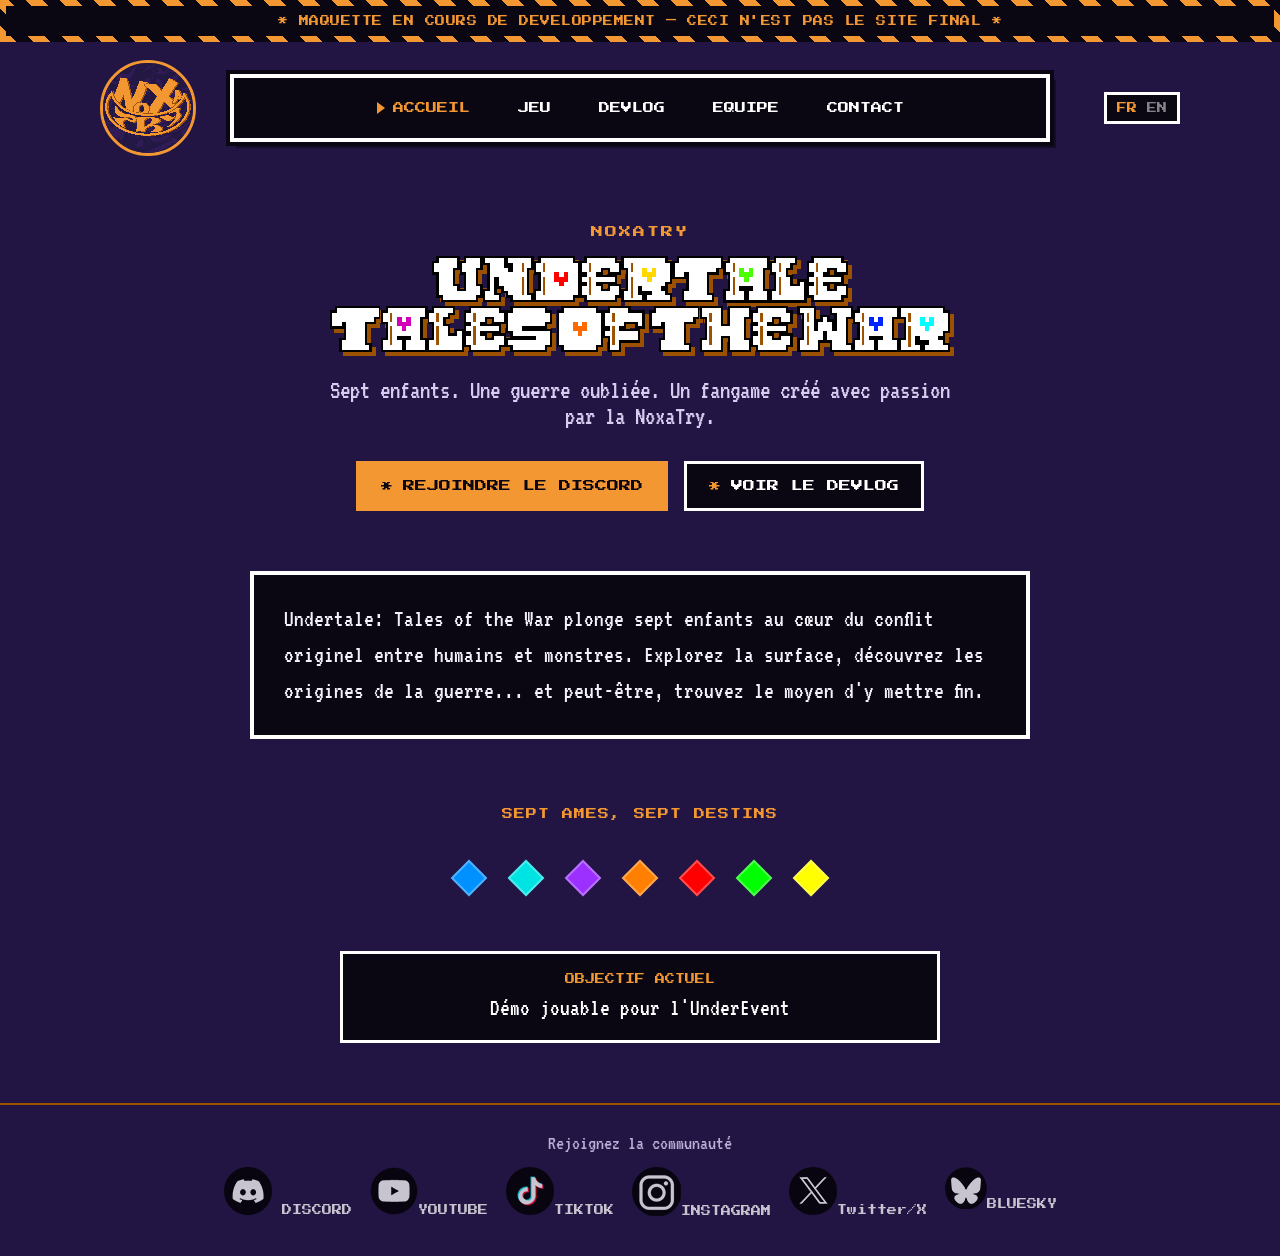
==== index.html @ 53c9cbf2 "FIX ET MODIF" ====
<!DOCTYPE html>
<html lang="fr">
<head>
<meta charset="UTF-8">
<meta name="viewport" content="width=device-width, initial-scale=1">
<title>NoxaTry — Undertale: Tales of the War</title>
<link rel="preconnect" href="https://fonts.googleapis.com">
<link href="https://fonts.googleapis.com/css2?family=Press+Start+2P&family=VT323&display=swap" rel="stylesheet">
<link rel="stylesheet" href="assets/css/style.css">
</head>
<body>

  <div class="wip-banner">
    <div class="wip-banner-inner">
      <span class="i18n-fr">* MAQUETTE EN COURS DE DEVELOPPEMENT — CECI N'EST PAS LE SITE FINAL *</span>
      <span class="i18n-en">* WORK IN PROGRESS MOCKUP — THIS IS NOT THE FINAL SITE *</span>
    </div>
  </div>

  <div class="page-header">
    <div class="header-bar">
      <img class="site-logo" src="assets/images/NoxaTry_logo.png" alt="NoxaTry">
      <nav class="nav-wrap">
        <div class="nav-box">
        <button class="mobile-toggle" id="menuToggle" aria-expanded="false" aria-controls="navItems">
          <span id="menuArrow">▼</span> <span class="i18n-fr">MENU</span><span class="i18n-en">MENU</span>
        </button>
        <div class="nav-items" id="navItems">
          <a class="nav-item active" href="index.html"><span class="cursor"></span><span class="i18n-fr">ACCUEIL</span><span class="i18n-en">HOME</span></a>
          <a class="nav-item" href="jeu.html"><span class="cursor"></span><span class="i18n-fr">JEU</span><span class="i18n-en">GAME</span></a>
          <a class="nav-item" href="devlog.html"><span class="cursor"></span><span class="i18n-fr">DEVLOG</span><span class="i18n-en">DEVLOG</span></a>
          <a class="nav-item" href="equipe.html"><span class="cursor"></span><span class="i18n-fr">EQUIPE</span><span class="i18n-en">TEAM</span></a>
          <a class="nav-item" href="contact.html"><span class="cursor"></span><span class="i18n-fr">CONTACT</span><span class="i18n-en">CONTACT</span></a>
        </div>
      </div>
      </nav>
      <div class="lang-box">
        <span class="lang-opt active" data-lang="fr">FR</span>
        <span class="lang-opt" data-lang="en">EN</span>
      </div>
    </div>
  </div>

  <section class="hero">
    <div class="logo-mark">NOXATRY</div>
    <img class="title-logo" src="assets/images/TOTWicon.png" alt="Undertale: Tales of the War">
    <p class="tagline i18n-fr">Sept enfants. Une guerre oubliée. Un fangame créé avec passion par la NoxaTry.</p>
    <p class="tagline i18n-en">Seven children. A forgotten war. A fangame crafted with passion by NoxaTry.</p>
    <div class="cta-row">
      <a class="cta primary" href="https://discord.gg/Md4gQpdwG6" target="_blank" rel="noopener noreferrer"><span class="i18n-fr">REJOINDRE LE DISCORD</span><span class="i18n-en">JOIN THE DISCORD</span></a>
      <a class="cta" href="devlog.html"><span class="i18n-fr">VOIR LE DEVLOG</span><span class="i18n-en">SEE THE DEVLOG</span></a>
    </div>
  </section>

  <div class="story-wrap">
    <div class="story-box">
      <span class="i18n-fr">Undertale: Tales of the War plonge sept enfants au cœur du conflit originel entre humains et monstres. Explorez la surface, découvrez les origines de la guerre... et peut-être, trouvez le moyen d'y mettre fin.</span>
      <span class="i18n-en">Undertale: Tales of the War throws seven children into the original conflict between humans and monsters. Explore the surface, uncover the origins of the war... and maybe, find a way to end it.</span>
    </div>
  </div>


    <div class="souls-wrap">
      <div class="souls-label"><span class="i18n-fr">SEPT AMES, SEPT DESTINS</span><span class="i18n-en">SEVEN SOULS, SEVEN FATES</span></div>
      <div class="souls-row">
        <a class="soul-link" href="personnages/nobody-yet.html"><span class="soul-name">???</span><div class="soul patience"></div></a>
        <a class="soul-link" href="personnages/nobody-yet.html"><span class="soul-name">???</span><div class="soul integrity"></div></a>
        <a class="soul-link" href="personnages/nobody-yet.html"><span class="soul-name">???</span><div class="soul perseverance"></div></a>
        <a class="soul-link" href="personnages/nobody-yet.html"><span class="soul-name">???</span><div class="soul bravery"></div></a>
        <a class="soul-link" href="personnages/nobody-yet.html"><span class="soul-name">???</span><div class="soul determination"></div></a>
        <a class="soul-link" href="personnages/nobody-yet.html"><span class="soul-name">???</span><div class="soul kindness"></div></a>
        <a class="soul-link" href="personnages/nobody-yet.html"><span class="soul-name">???</span><div class="soul justice"></div></a>
      </div>
    </div>

 <!-- oartie ou on peut voir les AMES
  cette section comentaire sera enlevé des commentaire plus tard

  <div class="souls-wrap">
    <div class="souls-label"><span class="i18n-fr">SEPT AMES, SEPT DESTINS</span><span class="i18n-en">SEVEN SOULS, SEVEN FATES</span></div>
    <div class="souls-row">
      <a class="soul-link" href="personnages/gwenn.html"><span class="soul-name">???</span><div class="soul patience"></div></a>
      <a class="soul-link" href="personnages/claire.html"><span class="soul-name">???</span><div class="soul integrity"></div></a>
      <a class="soul-link" href="personnages/jasper.html"><span class="soul-name">???</span><div class="soul perseverance"></div></a>
      <a class="soul-link" href="personnages/boris.html"><span class="soul-name">???</span><div class="soul bravery"></div></a>
      <a class="soul-link" href="personnages/alienor.html"><span class="soul-name">???</span><div class="soul determination"></div></a>
      <a class="soul-link" href="personnages/elsira.html"><span class="soul-name">???</span><div class="soul kindness"></div></a>
      <a class="soul-link" href="personnages/halois.html"><span class="soul-name">???</span><div class="soul justice"></div></a>
    </div>
  </div>
-->

  <div class="stat-wrap">
    <div class="stat-box">
      <div class="label"><span class="i18n-fr">OBJECTIF ACTUEL</span><span class="i18n-en">CURRENT GOAL</span></div>
      <div class="value"><span class="i18n-fr">Démo jouable pour l'UnderEvent</span><span class="i18n-en">Playable demo for the UnderEvent</span></div>
    </div>
  </div>

  <footer>
    <span class="i18n-fr">Rejoignez la communauté</span><span class="i18n-en">Join the community</span>
    <div class="socials">
      <a href="https://discord.gg/Md4gQpdwG6" target="_blank" rel="noopener noreferrer"><img src="assets\images\discord-icon.png">
DISCORD</a>
      <a href="https://www.youtube.com/@NoxaTry" target="_blank" rel="noopener noreferrer"><img src="assets\images\youtube-icon.png">YOUTUBE</a>
      <a href="https://www.tiktok.com/@noxatrytalesofthewar" target="_blank" rel="noopener noreferrer"><img src="assets\images\tiktok-icon.png">TIKTOK</a>
      <a href="https://www.instagram.com/noxatry/" target="_blank" rel="noopener noreferrer"><img src="assets\images\instagram-icon.png">INSTAGRAM</a>
      <a href="https://x.com/NoxaTryTOTW" target="_blank" rel="noopener noreferrer"><img src="assets\images\twitter-icon.png">Twitter/X</a>
      <a href="https://bsky.app/profile/noxatrytotw.bsky.social" target="_blank" rel="noopener noreferrer"><img src="assets\images\bluesky-icon.png">BLUESKY</a>
    </div>
  </footer>

  <script src="assets/js/i18n.js"></script>
  <script>
    var toggle = document.getElementById('menuToggle');
    var items = document.getElementById('navItems');
    var arrow = document.getElementById('menuArrow');
    toggle.addEventListener('click', function(){
      var isOpen = items.classList.toggle('open');
      toggle.setAttribute('aria-expanded', isOpen);
      arrow.textContent = isOpen ? '▲' : '▼';
    });
  </script>

</body>
</html>
---- assets/css/style.css ----
:root{
    --deep: #1e133d;
    --mid: #301b57;
    --brown: #9c5100;
    --orange: #f39733;
    --white: #ffffff;
    --black: #0a0612;
  }
  *{box-sizing:border-box;margin:0;padding:0;}
  body{
    background-color: #221543;
    font-family: 'VT323', monospace;
    color: var(--white);
    min-height: 100vh;
  }

  /* ===== HEADER — logo + nav + langue, aligné en une seule barre ===== */
  .page-header{
    padding: 18px 24px 0;
  }
  .header-bar{
    max-width: 1080px;
    margin: 0 auto;
    display:grid;
    grid-template-columns: 96px 1fr 96px;
    grid-template-areas: "logo nav lang";
    align-items:center;
    gap: 20px;
  }
  .site-logo{
    grid-area: logo;
    width: 96px;
    height: 96px;
    border-radius: 50%;
    border: 3px solid var(--orange);
    background: var(--deep);
    image-rendering: pixelated;
    flex-shrink: 0;
  }
  .nav-logo-compare{
    width: 40px;
    height: 40px;
    border-radius: 50%;
    border: 2px solid var(--orange);
    image-rendering: pixelated;
    flex-shrink: 0;
  }

  /* ===== NAV — boite de dialogue Undertale ===== */
  .nav-wrap{
    grid-area: nav;
    display:flex;
    justify-content:center;
  }
  .nav-box{
    background: var(--black);
    border: 4px solid var(--white);
    box-shadow: 0 0 0 4px var(--black), 6px 6px 0 0 rgba(0,0,0,0.4);
    padding: 14px 18px;
    display:flex;
    align-items:center;
    gap: 14px;
    max-width: 820px;
    width:100%;
    flex-wrap: wrap;
    justify-content: center;
  }
  .nav-items{
    display:flex;
    gap: 4px;
    flex-wrap: wrap;
  }
  .nav-item{
    font-family:'Press Start 2P', monospace;
    font-size: 11px;
    color: var(--white);
    text-decoration:none;
    padding: 10px 14px;
    display:flex;
    align-items:center;
    gap: 8px;
    cursor:pointer;
    line-height:1;
  }
  .nav-item .cursor{
    width:0; height:0;
    border-top: 6px solid transparent;
    border-bottom: 6px solid transparent;
    border-left: 8px solid var(--orange);
    opacity:0;
  }
  .nav-item.active .cursor{ opacity:1; }
  .nav-item.active{ color: var(--orange); }
  .nav-item:hover .cursor{ opacity:1; }
  .nav-item:hover{ color: var(--orange); }

  .lang-box{
    grid-area: lang;
    justify-self: end;
    font-family:'Press Start 2P', monospace;
    font-size: 10px;
    border: 3px solid var(--white);
    background: var(--black);
    padding: 8px 10px;
    display:flex;
    gap:10px;
  }
  .lang-opt{ cursor:pointer; opacity:0.5; }
  .lang-opt.active{ opacity:1; color:var(--orange); }

  .mobile-toggle{ display:none; }

  /* ===== HERO ===== */
  .hero{
    text-align:center;
    padding: 70px 24px 40px;
  }
  .logo-mark{
    font-family:'Press Start 2P', monospace;
    font-size: 12px;
    color: var(--orange);
    letter-spacing: 2px;
    margin-bottom: 18px;
  }
  .title-logo{
    max-width: 620px;
    width: 100%;
    height: auto;
    image-rendering: pixelated;
    margin: 0 auto 22px;
    filter: drop-shadow(4px 4px 0 var(--brown));
  }
  .tagline{
    font-size: 26px;
    color: #d8cdf0;
    max-width: 620px;
    margin: 0 auto 32px;
  }
  .cta-row{
    display:flex;
    gap:16px;
    justify-content:center;
    flex-wrap:wrap;
  }
  .cta{
    font-family:'Press Start 2P', monospace;
    font-size: 12px;
    background: var(--black);
    border: 3px solid var(--white);
    color: var(--white);
    padding: 16px 22px;
    text-decoration:none;
    display:flex;
    align-items:center;
    gap:10px;
  }
  .cta:before{ content:"*"; color: var(--orange); }
  .cta:hover{ border-color: var(--orange); color: var(--orange); }
  .cta.primary{ background: var(--orange); color: var(--black); border-color:var(--orange); }
  .cta.primary:before{ color: var(--black); }
  .cta.primary:hover{ background:var(--white); }

  /* ===== DIALOGUE BOX narrative ===== */
  .story-wrap{ padding: 20px 24px 60px; display:flex; justify-content:center; }
  .story-box{
    background: var(--black);
    border: 4px solid var(--white);
    max-width: 780px;
    width:100%;
    padding: 26px 30px;
    position:relative;
    font-size: 24px;
    line-height:1.5;
    color: #f2f0f8;
  }
  .story-box .arrow{
    position:absolute;
    bottom: 12px;
    right: 18px;
    color: var(--orange);
    font-family:'Press Start 2P', monospace;
    font-size:12px;
  }

  /* ===== TEASER AMES ===== */
  .souls-wrap{ padding: 10px 24px 60px; text-align:center; }
  .souls-label{
    font-family:'Press Start 2P', monospace;
    font-size: 11px;
    color: var(--orange);
    margin-bottom: 26px;
    letter-spacing:1px;
  }
  .souls-row{
    display:flex;
    justify-content:center;
    gap: 30px;
    flex-wrap:wrap;
  }
  .soul-link{
    display:flex;
    flex-direction:column;
    align-items:center;
    gap:10px;
    text-decoration:none;
    cursor:pointer;
  }
  .soul{
    width: 26px;
    height: 26px;
    transform: rotate(45deg);
    border: 2px solid rgba(255,255,255,0.3);
    transition: transform 0.15s ease, box-shadow 0.15s ease;
  }
  .soul-link:hover .soul,
  .soul-link:focus .soul{
    transform: rotate(45deg) scale(1.25);
    box-shadow: 0 0 0 4px rgba(255,255,255,0.12);
  }
  .soul-name{
    font-family:'Press Start 2P', monospace;
    font-size: 9px;
    color: var(--white);
    opacity: 0;
    transform: translateY(-4px);
    transition: opacity 0.15s ease, transform 0.15s ease;
  }
  .soul-link:hover .soul-name,
  .soul-link:focus .soul-name{
    opacity: 1;
    transform: translateY(0);
  }
  .soul.determination{ background:#ff0000; }
  .soul.patience{ background:#0091ff; }
  .soul.integrity{ background:#00e3e3; }
  .soul.perseverance{ background:#9b30ff; }
  .soul.kindness{ background:#00ff00; }
  .soul.justice{ background:#ffff00; }
  .soul.bravery{ background:#ff8000; }

  /* ===== STAT BOX objectif ===== */
  .stat-wrap{ display:flex; justify-content:center; padding: 0 24px 60px; }
  .stat-box{
    border: 3px solid var(--white);
    background: var(--black);
    padding: 20px 26px;
    max-width: 600px;
    width:100%;
    text-align:center;
  }
  .stat-box .label{
    font-family:'Press Start 2P', monospace;
    font-size: 10px;
    color: var(--orange);
    margin-bottom: 12px;
  }
  .stat-box .value{ font-size: 24px; color: var(--white); }

  /* ===== FOOTER social ===== */
  footer{
    border-top: 2px solid var(--brown);
    padding: 28px 24px 40px;
    text-align:center;
    font-size: 20px;
    color: #b9aed6;
  }
  .socials{
    display:flex;
    justify-content:center;
    gap: 18px;
    margin-top: 14px;
    font-family:'Press Start 2P', monospace;
    font-size: 10px;
  }
  .socials a{ color: var(--white); text-decoration:none; opacity:0.75; }
  .socials a:hover{ color:var(--orange); opacity:1; }

  @media (max-width: 640px){
    .page-header{ padding: 16px 16px 0; }
    .header-bar{
      grid-template-columns: 1fr;
      grid-template-areas: "logo" "nav";
      justify-items: center;
      gap: 12px;
      position: relative;
    }
    .site-logo{ width: 68px; height: 68px; }
    .nav-logo-compare{ display:none; }
    .nav-wrap{ width:100%; }
    .nav-box{ flex-direction:column; align-items:stretch; padding: 14px 16px; }
    .lang-box{
      position: absolute;
      top: 0;
      right: 0;
      justify-self: auto;
      font-size:9px;
      padding:6px 8px;
    }
    .mobile-toggle{
      display:flex;
      align-items:center;
      justify-content:center;
      gap:8px;
      background:none;
      border:none;
      color: var(--orange);
      font-family:'Press Start 2P', monospace;
      font-size: 11px;
      padding: 4px 0 10px;
      cursor:pointer;
      width:100%;
      order: -1;
    }
    .nav-items{
      flex-direction:column;
      gap:0;
      max-height:0;
      overflow:hidden;
      width:100%;
      order: 0;
    }
    .nav-items.open{ max-height:400px; margin-bottom:10px; }
    .nav-item{ padding: 12px 4px; border-top: 1px solid rgba(255,255,255,0.15); justify-content:center; }
  }

  /* ===== PAGE PERSONNAGE ===== */
  .char-hero{
    max-width: 820px;
    margin: 0 auto;
    padding: 50px 24px 80px;
  }
  .back-link{
    display:inline-flex;
    align-items:center;
    gap:8px;
    font-family:'Press Start 2P', monospace;
    font-size: 10px;
    color: var(--white);
    text-decoration:none;
    margin-bottom: 30px;
    opacity: 0.7;
  }
  .back-link:hover{ opacity:1; color: var(--orange); }
  .char-top{
    display:flex;
    gap: 30px;
    align-items:center;
    margin-bottom: 34px;
    flex-wrap: wrap;
  }
  .char-portrait{
    width: 130px;
    height: 130px;
    flex-shrink:0;
    border: 4px solid var(--white);
    display:flex;
    align-items:center;
    justify-content:center;
    position:relative;
  }
  .char-portrait .soul-big{
    width: 46px;
    height: 46px;
    transform: rotate(45deg);
  }
  .char-id .char-name{
    font-family:'Press Start 2P', monospace;
    font-size: 24px;
    color: var(--white);
    margin-bottom: 12px;
    line-height:1.4;
  }
  .char-tags{
    display:flex;
    gap:10px;
    flex-wrap:wrap;
  }
  .char-tag{
    font-family:'Press Start 2P', monospace;
    font-size: 9px;
    border: 2px solid var(--orange);
    color: var(--orange);
    padding: 6px 10px;
  }
  .char-box{
    background: var(--black);
    border: 4px solid var(--white);
    padding: 26px 30px;
    font-size: 24px;
    line-height:1.5;
    color: #f2f0f8;
    margin-bottom: 24px;
  }
  .char-box p + p{ margin-top: 14px; }
  .char-note{
    font-size: 20px;
    color: #b9aed6;
    text-align:center;
  }
  .char-nav-between{
    display:flex;
    justify-content:space-between;
    margin-top: 40px;
    gap: 16px;
    flex-wrap:wrap;
  }

  /* ===== ICONE DE COMBAT + PLACEHOLDER BIO ===== */
  .char-top{
    align-items: flex-start;
  }
  .char-icons{
    display:flex;
    gap:10px;
    margin-top: 14px;
  }
  .combat-icon-slot{
    width: 48px;
    height: 48px;
    border: 2px dashed rgba(255,255,255,0.35);
    display:flex;
    align-items:center;
    justify-content:center;
    font-family:'Press Start 2P', monospace;
    font-size: 8px;
    color: rgba(255,255,255,0.4);
    text-align:center;
    line-height:1.3;
    flex-shrink:0;
  }
  .char-box.placeholder{
    border-style: dashed;
    color: rgba(242,240,248,0.55);
  }
  .char-box.placeholder .placeholder-tag{
    font-family:'Press Start 2P', monospace;
    font-size: 10px;
    color: var(--orange);
    display:block;
    margin-bottom: 14px;
  }

  /* ===== PAGE EQUIPE ===== */
  .team-hero{
    max-width: 1000px;
    margin: 0 auto;
    padding: 50px 24px 80px;
  }
  .team-heading{
    font-family:'Press Start 2P', monospace;
    font-size: 20px;
    color: var(--white);
    text-align:center;
    margin-bottom: 14px;
  }
  .team-intro{
    text-align:center;
    font-size: 24px;
    color: #d8cdf0;
    max-width: 640px;
    margin: 0 auto 40px;
  }
  .recruit-box{
    border: 3px solid var(--orange);
    background: var(--black);
    padding: 22px 26px;
    max-width: 640px;
    margin: 0 auto 60px;
    text-align:center;
  }
  .recruit-box .recruit-label{
    font-family:'Press Start 2P', monospace;
    font-size: 12px;
    color: var(--orange);
    margin-bottom: 14px;
  }
  .recruit-roles{
    display:flex;
    flex-wrap:wrap;
    gap:10px;
    justify-content:center;
    margin-bottom: 14px;
  }
  .recruit-roles span{
    font-family:'Press Start 2P', monospace;
    font-size: 9px;
    border: 2px solid var(--white);
    padding: 6px 10px;
  }
  .recruit-box .recruit-note{ font-size: 20px; color: #b9aed6; }
  .team-grid{
    display:grid;
    grid-template-columns: repeat(auto-fill, minmax(230px, 1fr));
    gap: 22px;
  }
  .team-card{
    background: var(--black);
    border: 3px solid var(--white);
    padding: 20px;
    display:flex;
    flex-direction:column;
    gap:10px;
  }
  .team-avatar{
    width: 64px;
    height: 64px;
    border: 2px solid var(--orange);
    border-radius: 50%;
    display:flex;
    align-items:center;
    justify-content:center;
    font-family:'Press Start 2P', monospace;
    font-size: 18px;
    color: var(--orange);
    flex-shrink:0;
  }
  .team-name{
    font-family:'Press Start 2P', monospace;
    font-size: 13px;
    color: var(--white);
  }
  .team-role{
    font-family:'Press Start 2P', monospace;
    font-size: 9px;
    color: var(--orange);
  }
  .team-desc{
    font-size: 20px;
    color: #d8cdf0;
    line-height:1.4;
  }
  .team-desc.tbd{ color: rgba(216,205,240,0.45); font-style:italic; }
  .team-socials{
    display:flex;
    flex-wrap:wrap;
    gap: 8px;
    margin-top:auto;
    padding-top: 8px;
  }
  .team-socials a{
    font-family:'Press Start 2P', monospace;
    font-size: 8px;
    color: var(--white);
    text-decoration:none;
    border: 1px solid rgba(255,255,255,0.3);
    padding: 5px 7px;
    opacity: 0.8;
  }
  .team-socials a:hover{ color: var(--orange); border-color: var(--orange); opacity:1; }
  .team-socials span.tbd{
    font-family:'Press Start 2P', monospace;
    font-size: 8px;
    color: rgba(255,255,255,0.35);
    padding: 5px 0;
  }

  /* ===== PAGE JEU ===== */
  .jeu-hero{
    max-width: 900px;
    margin: 0 auto;
    padding: 50px 24px 80px;
  }
  .jeu-heading{
    font-family:'Press Start 2P', monospace;
    font-size: 20px;
    color: var(--white);
    text-align:center;
    margin-bottom: 40px;
  }
  .jeu-block{
    background: var(--black);
    border: 4px solid var(--white);
    padding: 26px 30px;
    font-size: 24px;
    line-height:1.5;
    color: #f2f0f8;
    margin-bottom: 30px;
  }
  .jeu-block h3{
    font-family:'Press Start 2P', monospace;
    font-size: 14px;
    color: var(--orange);
    margin-bottom: 16px;
  }
  .jeu-block p + p{ margin-top: 14px; }
  .feature-grid{
    display:grid;
    grid-template-columns: repeat(auto-fill, minmax(240px, 1fr));
    gap: 18px;
    margin-bottom: 30px;
  }
  .feature-card{
    border: 2px solid var(--orange);
    background: var(--black);
    padding: 18px 20px;
  }
  .feature-card h4{
    font-family:'Press Start 2P', monospace;
    font-size: 11px;
    color: var(--orange);
    margin-bottom: 10px;
  }
  .feature-card p{ font-size: 20px; color: #d8cdf0; line-height:1.4; }
  .media-grid{
    display:grid;
    grid-template-columns: repeat(auto-fill, minmax(200px, 1fr));
    gap: 14px;
  }
  .media-slot{
    aspect-ratio: 16/9;
    border: 2px dashed rgba(255,255,255,0.35);
    display:flex;
    align-items:center;
    justify-content:center;
    font-family:'Press Start 2P', monospace;
    font-size: 9px;
    color: rgba(255,255,255,0.4);
    text-align:center;
    padding: 10px;
  }

  /* ===== PAGE DEVLOG ===== */
  .devlog-hero{
    max-width: 820px;
    margin: 0 auto;
    padding: 50px 24px 80px;
  }
  .devlog-entry{
    background: var(--black);
    border: 4px solid var(--white);
    padding: 24px 28px;
    margin-bottom: 24px;
  }
  .devlog-date{
    font-family:'Press Start 2P', monospace;
    font-size: 10px;
    color: var(--orange);
    margin-bottom: 10px;
  }
  .devlog-title{
    font-family:'Press Start 2P', monospace;
    font-size: 15px;
    color: var(--white);
    margin-bottom: 14px;
  }
  .devlog-entry p{ font-size: 22px; color: #f2f0f8; line-height:1.5; }
  .devlog-empty{
    text-align:center;
    font-size: 22px;
    color: #b9aed6;
    border: 2px dashed rgba(255,255,255,0.3);
    padding: 40px 24px;
  }

  /* ===== PAGE CONTACT ===== */
  .contact-hero{
    max-width: 720px;
    margin: 0 auto;
    padding: 50px 24px 80px;
    text-align:center;
  }
  .contact-lead{
    font-size: 26px;
    color: #d8cdf0;
    margin-bottom: 40px;
  }
  .contact-discord{
    display:inline-flex;
    align-items:center;
    gap:12px;
    font-family:'Press Start 2P', monospace;
    font-size: 14px;
    background: var(--orange);
    color: var(--black);
    border: 3px solid var(--orange);
    padding: 20px 30px;
    text-decoration:none;
    margin-bottom: 40px;
  }
  .contact-discord:hover{ background: var(--white); border-color: var(--white); }
  .contact-grid{
    display:grid;
    grid-template-columns: repeat(auto-fit, minmax(160px, 1fr));
    gap: 14px;
    margin-bottom: 40px;
  }
  .contact-item{
    border: 2px solid var(--white);
    background: var(--black);
    padding: 18px;
    text-decoration:none;
    color: var(--white);
    font-family:'Press Start 2P', monospace;
    font-size: 11px;
  }
  .contact-item:hover{ border-color: var(--orange); color: var(--orange); }
  .contact-email{
    font-size: 22px;
    color: #b9aed6;
  }
  .contact-email a{ color: var(--orange); text-decoration:none; }
  .contact-email a:hover{ color: var(--white); }

  /* ===== SYSTEME FR/EN ===== */
  .i18n-en{ display:none; }
  body.lang-en .i18n-fr{ display:none; }
  body.lang-en .i18n-en{ display:revert; }

  /* ===== BANDEROLE WIP ===== */
  .wip-banner{
    background: repeating-linear-gradient(
      45deg,
      var(--orange),
      var(--orange) 12px,
      var(--black) 12px,
      var(--black) 24px
    );
    padding: 3px 0;
  }
  .wip-banner-inner{
    background: var(--black);
    margin: 3px 6px;
    padding: 10px 16px;
    text-align:center;
    font-family:'Press Start 2P', monospace;
    font-size: 10px;
    color: var(--orange);
    letter-spacing: 0.5px;
  }
  @media (max-width: 640px){
    .wip-banner-inner{ font-size: 8px; padding: 10px 8px; }
  }
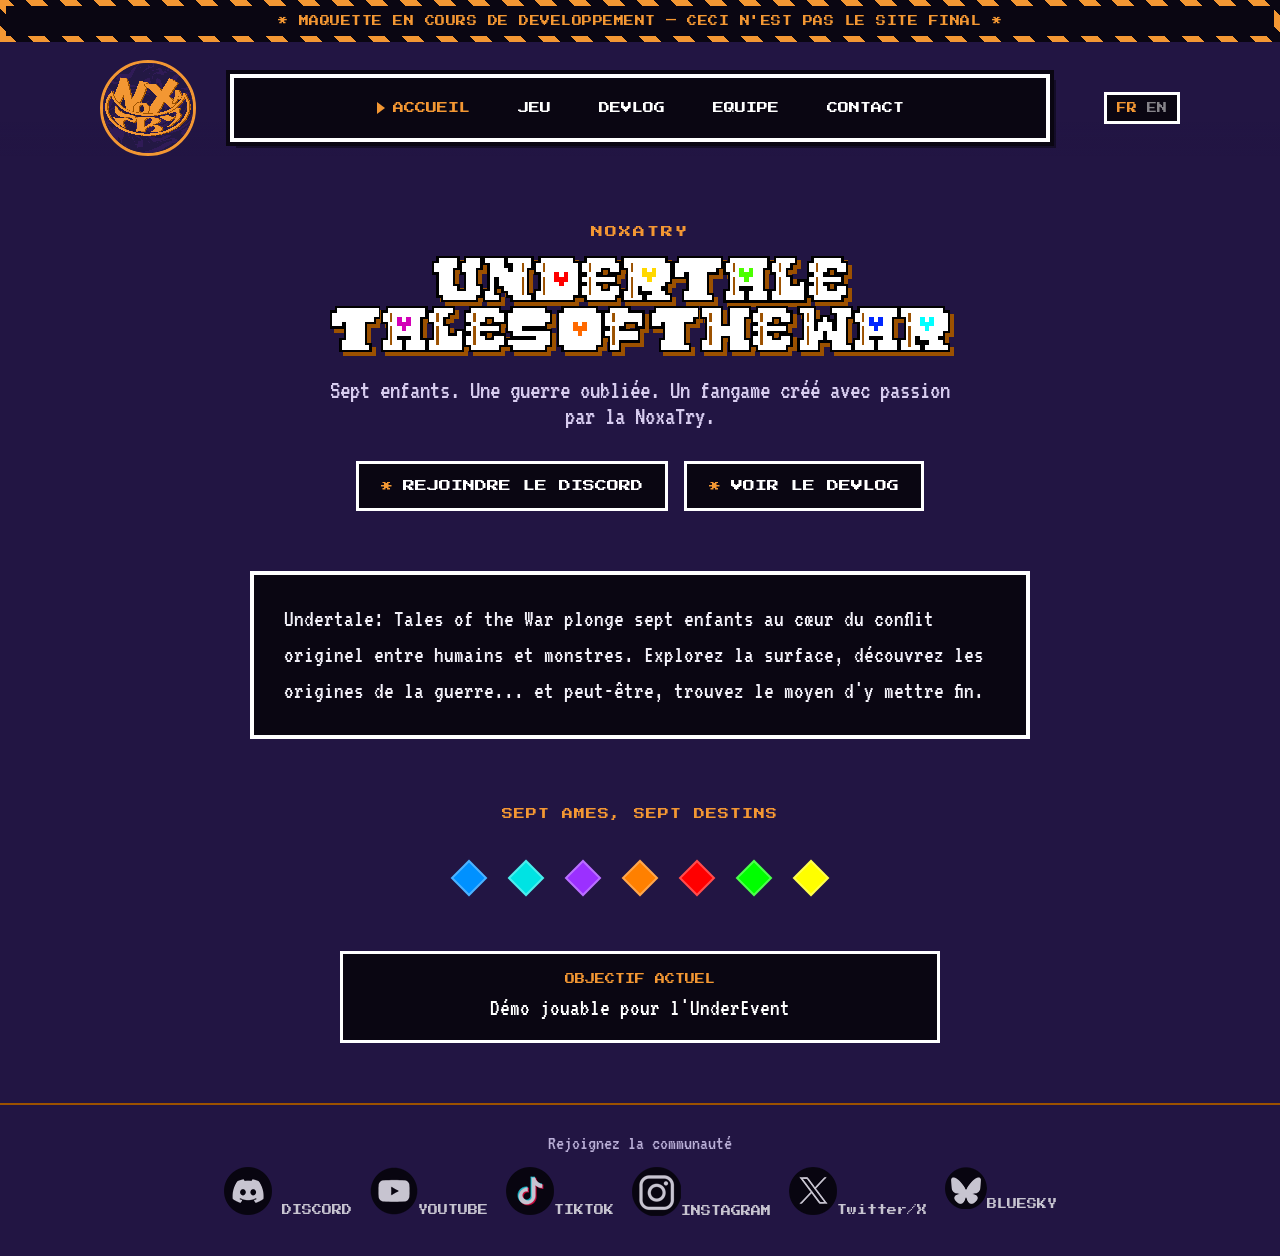
==== commit 885b67ba: "a" ====
--- a/index.html
+++ b/index.html
@@ -47,7 +47,7 @@
     <p class="tagline i18n-fr">Sept enfants. Une guerre oubliée. Un fangame créé avec passion par la NoxaTry.</p>
     <p class="tagline i18n-en">Seven children. A forgotten war. A fangame crafted with passion by NoxaTry.</p>
     <div class="cta-row">
-      <a class="cta primary" href="https://discord.gg/Md4gQpdwG6" target="_blank" rel="noopener noreferrer"><span class="i18n-fr">REJOINDRE LE DISCORD</span><span class="i18n-en">JOIN THE DISCORD</span></a>
+      <a class="cta" href="https://discord.gg/Md4gQpdwG6" target="_blank" rel="noopener noreferrer"><span class="i18n-fr">REJOINDRE LE DISCORD</span><span class="i18n-en">JOIN THE DISCORD</span></a>
       <a class="cta" href="devlog.html"><span class="i18n-fr">VOIR LE DEVLOG</span><span class="i18n-en">SEE THE DEVLOG</span></a>
     </div>
   </section>
--- a/assets/css/style.css
+++ b/assets/css/style.css
@@ -16,7 +16,15 @@
 
   /* ===== HEADER — logo + nav + langue, aligné en une seule barre ===== */
   .page-header{
+    background: linear-gradient(
+      to bottom,
+      rgba(34, 21, 67, 1) 70%,  /* Le #221543 reste opaque jusqu'à 30% de la hauteur */
+      rgba(34, 21, 67, 0) 100%   /* Devient totalement transparent à partir de 70% */
+    );
     padding: 18px 24px 0;
+    position: sticky;
+    top: 0;
+    z-index: 100; /* Passe au-dessus du contenu */
   }
   .header-bar{
     max-width: 1080px;
@@ -523,6 +531,7 @@
     font-family:'Press Start 2P', monospace;
     font-size: 9px;
     color: var(--orange);
+    line-height: 2;
   }
   .team-desc{
     font-size: 20px;
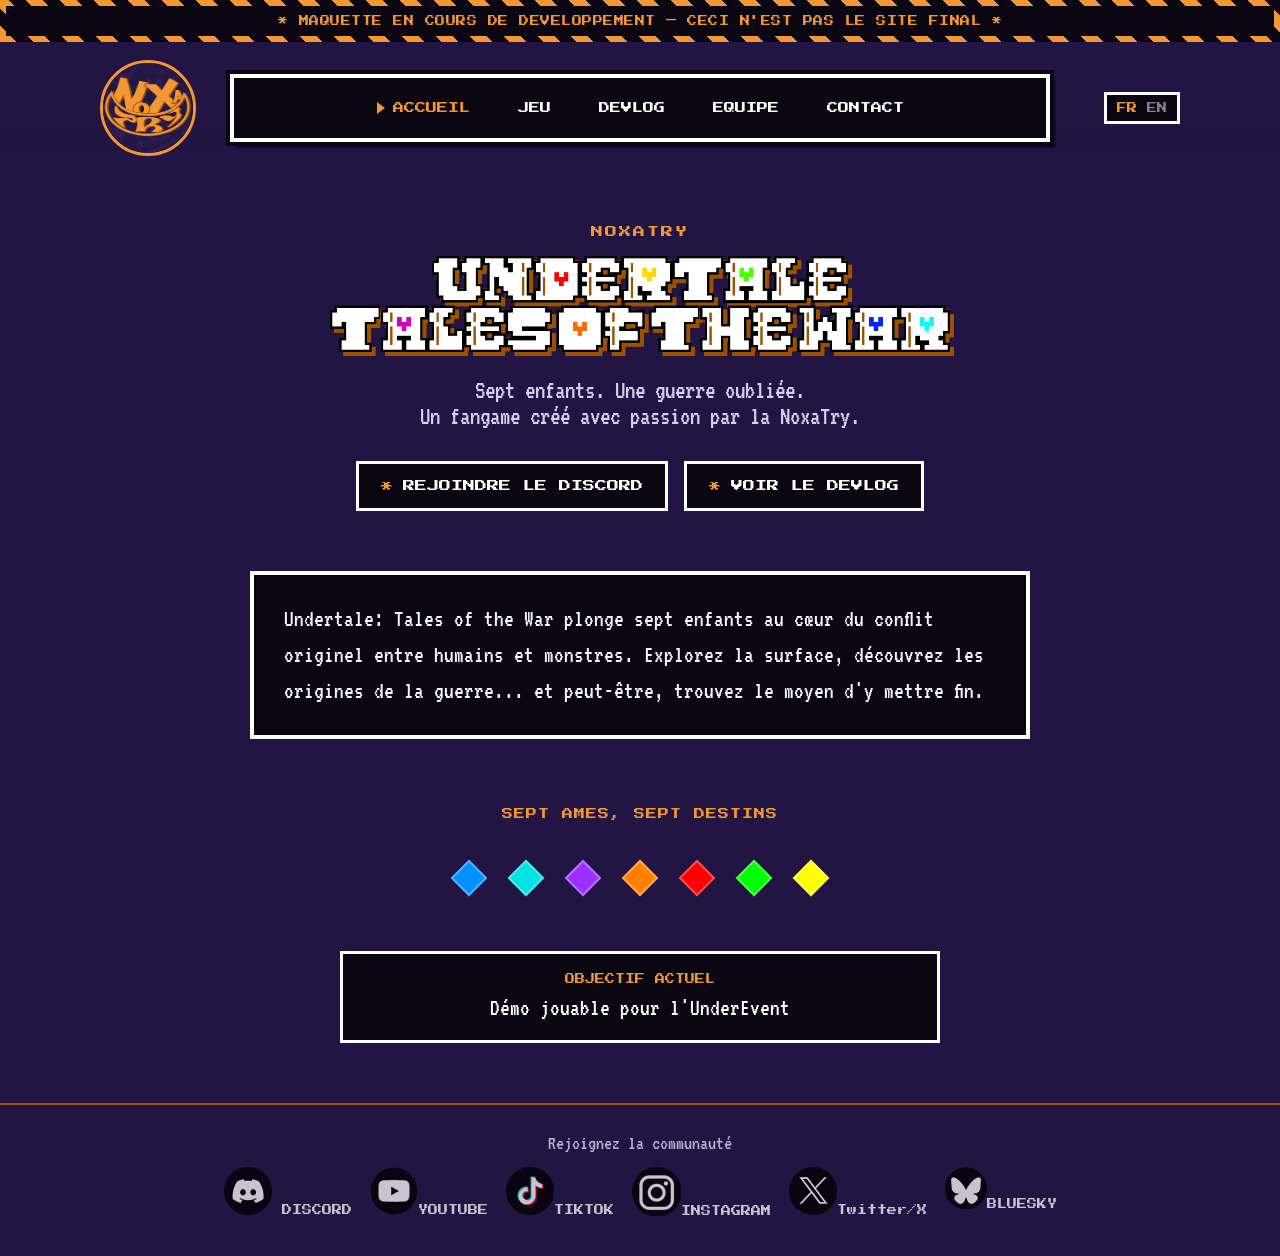
==== commit 323d3e9b: "a" ====
--- a/index.html
+++ b/index.html
@@ -44,7 +44,8 @@
   <section class="hero">
     <div class="logo-mark">NOXATRY</div>
     <img class="title-logo" src="assets/images/TOTWicon.png" alt="Undertale: Tales of the War">
-    <p class="tagline i18n-fr">Sept enfants. Une guerre oubliée. Un fangame créé avec passion par la NoxaTry.</p>
+    <p class="tagline i18n-fr">Sept enfants. Une guerre oubliée.
+    <br>Un fangame créé avec passion par la NoxaTry.</p>
     <p class="tagline i18n-en">Seven children. A forgotten war. A fangame crafted with passion by NoxaTry.</p>
     <div class="cta-row">
       <a class="cta" href="https://discord.gg/Md4gQpdwG6" target="_blank" rel="noopener noreferrer"><span class="i18n-fr">REJOINDRE LE DISCORD</span><span class="i18n-en">JOIN THE DISCORD</span></a>
--- a/assets/css/style.css
+++ b/assets/css/style.css
@@ -42,7 +42,6 @@
     border-radius: 50%;
     border: 3px solid var(--orange);
     background: var(--deep);
-    image-rendering: pixelated;
     flex-shrink: 0;
   }
   .nav-logo-compare{
@@ -50,7 +49,6 @@
     height: 40px;
     border-radius: 50%;
     border: 2px solid var(--orange);
-    image-rendering: pixelated;
     flex-shrink: 0;
   }
 
@@ -134,7 +132,6 @@
     max-width: 620px;
     width: 100%;
     height: auto;
-    image-rendering: pixelated;
     margin: 0 auto 22px;
     filter: drop-shadow(4px 4px 0 var(--brown));
   }
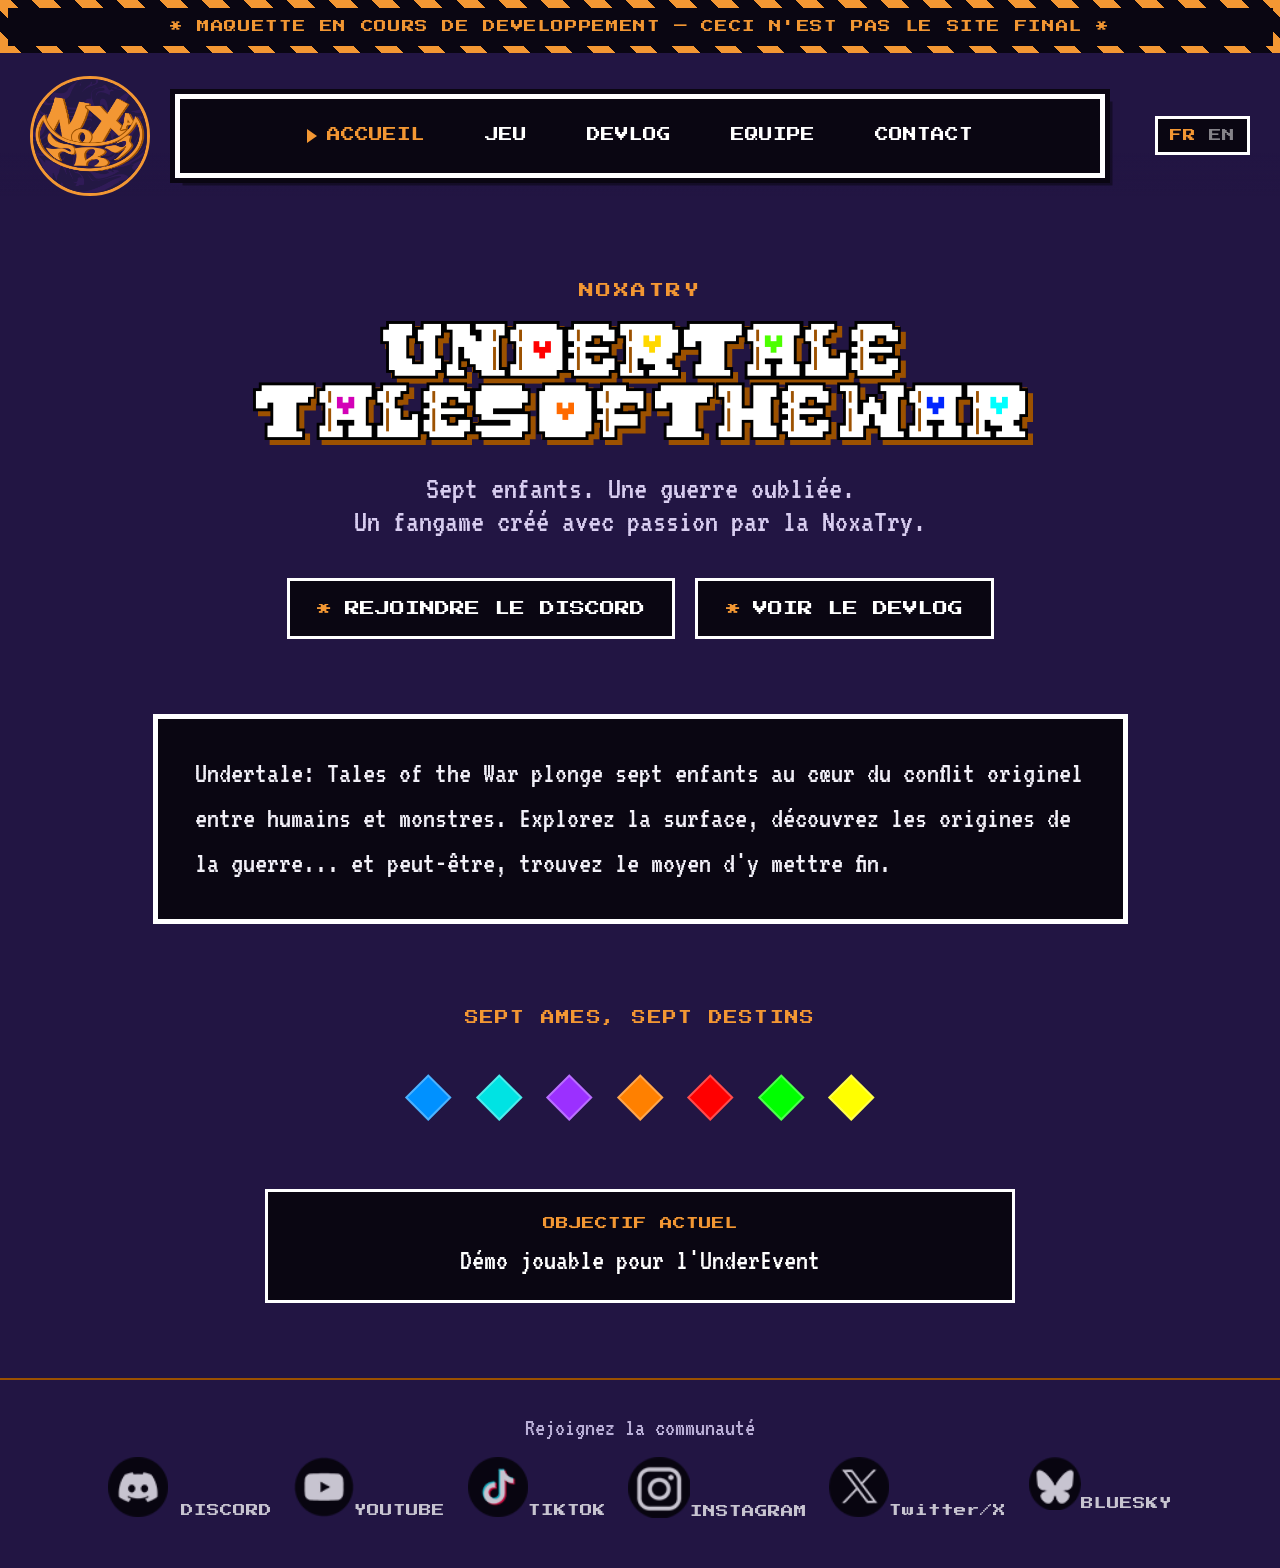
==== commit 7aa4b137: "Fix css" ====
--- a/index.html
+++ b/index.html
@@ -54,7 +54,7 @@
   </section>
 
   <div class="story-wrap">
-    <div class="story-box">
+    <div class="text-box story-box">
       <span class="i18n-fr">Undertale: Tales of the War plonge sept enfants au cœur du conflit originel entre humains et monstres. Explorez la surface, découvrez les origines de la guerre... et peut-être, trouvez le moyen d'y mettre fin.</span>
       <span class="i18n-en">Undertale: Tales of the War throws seven children into the original conflict between humans and monsters. Explore the surface, uncover the origins of the war... and maybe, find a way to end it.</span>
     </div>
--- a/assets/css/style.css
+++ b/assets/css/style.css
@@ -5,14 +5,59 @@
     --orange: #f39733;
     --white: #ffffff;
     --black: #0a0612;
+
+    /* Polices */
+    --font-pixel: 'Press Start 2P', monospace;
+    --font-text: 'VT323', monospace;
+
+    /* Couleurs de texte récurrentes (paragraphes dans les boîtes,
+       texte secondaire, notes en pied de page) */
+    --text-body: #f2f0f8;
+    --text-soft: #d8cdf0;
+    --text-muted: #b9aed6;
   }
   *{box-sizing:border-box;margin:0;padding:0;}
   body{
     background-color: #221543;
-    font-family: 'VT323', monospace;
+    font-family: var(--font-text);
     color: var(--white);
     min-height: 100vh;
   }
+
+  /* Le site a été conçu en visant un rendu à 125% de zoom navigateur :
+     on applique ce zoom par défaut sur desktop/tablette. Le mobile
+     (sous 641px) garde son échelle 100% déjà pensée pour petit écran. */
+  @media (min-width: 641px){
+    body{ zoom: 1.25; }
+  }
+
+  /* ===== TEXT-BOX — base commune des "boîtes de dialogue" du site =====
+     Utilisée partout où un pavé de texte est encadré (accueil, fiches
+     personnage, page Jeu, Devlog) : fond noir, bordure blanche épaisse,
+     texte clair 24px. On l'ajoute EN PLUS de la classe de la page
+     (ex: class="text-box char-box") ; chaque classe de page ne garde
+     que ce qui lui est propre (marge, largeur, cas particuliers). */
+  .text-box{
+    background: var(--black);
+    border: 4px solid var(--white);
+    padding: 26px 30px;
+    font-size: 24px;
+    line-height: 1.5;
+    color: var(--text-body);
+  }
+  .text-box p + p{ margin-top: 14px; }
+
+  /* ===== PAGE-HEADING — titre pixel centré en haut de page =====
+     Utilisé sur Jeu, Devlog, Contact et Équipe (avec le modificateur
+     .tight quand l'intro qui suit doit rester proche du titre). */
+  .page-heading{
+    font-family: var(--font-pixel);
+    font-size: 20px;
+    color: var(--white);
+    text-align:center;
+    margin-bottom: 40px;
+  }
+  .page-heading.tight{ margin-bottom: 14px; }
 
   /* ===== HEADER — logo + nav + langue, aligné en une seule barre ===== */
   .page-header{
@@ -77,7 +122,7 @@
     flex-wrap: wrap;
   }
   .nav-item{
-    font-family:'Press Start 2P', monospace;
+    font-family: var(--font-pixel);
     font-size: 11px;
     color: var(--white);
     text-decoration:none;
@@ -103,7 +148,7 @@
   .lang-box{
     grid-area: lang;
     justify-self: end;
-    font-family:'Press Start 2P', monospace;
+    font-family: var(--font-pixel);
     font-size: 10px;
     border: 3px solid var(--white);
     background: var(--black);
@@ -122,7 +167,7 @@
     padding: 70px 24px 40px;
   }
   .logo-mark{
-    font-family:'Press Start 2P', monospace;
+    font-family: var(--font-pixel);
     font-size: 12px;
     color: var(--orange);
     letter-spacing: 2px;
@@ -137,7 +182,7 @@
   }
   .tagline{
     font-size: 26px;
-    color: #d8cdf0;
+    color: var(--text-soft);
     max-width: 620px;
     margin: 0 auto 32px;
   }
@@ -148,7 +193,7 @@
     flex-wrap:wrap;
   }
   .cta{
-    font-family:'Press Start 2P', monospace;
+    font-family: var(--font-pixel);
     font-size: 12px;
     background: var(--black);
     border: 3px solid var(--white);
@@ -168,29 +213,23 @@
   /* ===== DIALOGUE BOX narrative ===== */
   .story-wrap{ padding: 20px 24px 60px; display:flex; justify-content:center; }
   .story-box{
-    background: var(--black);
-    border: 4px solid var(--white);
     max-width: 780px;
     width:100%;
-    padding: 26px 30px;
     position:relative;
-    font-size: 24px;
-    line-height:1.5;
-    color: #f2f0f8;
   }
   .story-box .arrow{
     position:absolute;
     bottom: 12px;
     right: 18px;
     color: var(--orange);
-    font-family:'Press Start 2P', monospace;
+    font-family: var(--font-pixel);
     font-size:12px;
   }
 
   /* ===== TEASER AMES ===== */
   .souls-wrap{ padding: 10px 24px 60px; text-align:center; }
   .souls-label{
-    font-family:'Press Start 2P', monospace;
+    font-family: var(--font-pixel);
     font-size: 11px;
     color: var(--orange);
     margin-bottom: 26px;
@@ -223,7 +262,7 @@
     box-shadow: 0 0 0 4px rgba(255,255,255,0.12);
   }
   .soul-name{
-    font-family:'Press Start 2P', monospace;
+    font-family: var(--font-pixel);
     font-size: 9px;
     color: var(--white);
     opacity: 0;
@@ -254,7 +293,7 @@
     text-align:center;
   }
   .stat-box .label{
-    font-family:'Press Start 2P', monospace;
+    font-family: var(--font-pixel);
     font-size: 10px;
     color: var(--orange);
     margin-bottom: 12px;
@@ -267,14 +306,14 @@
     padding: 28px 24px 40px;
     text-align:center;
     font-size: 20px;
-    color: #b9aed6;
+    color: var(--text-muted);
   }
   .socials{
     display:flex;
     justify-content:center;
     gap: 18px;
     margin-top: 14px;
-    font-family:'Press Start 2P', monospace;
+    font-family: var(--font-pixel);
     font-size: 10px;
   }
   .socials a{ color: var(--white); text-decoration:none; opacity:0.75; }
@@ -309,7 +348,7 @@
       background:none;
       border:none;
       color: var(--orange);
-      font-family:'Press Start 2P', monospace;
+      font-family: var(--font-pixel);
       font-size: 11px;
       padding: 4px 0 10px;
       cursor:pointer;
@@ -338,7 +377,7 @@
     display:inline-flex;
     align-items:center;
     gap:8px;
-    font-family:'Press Start 2P', monospace;
+    font-family: var(--font-pixel);
     font-size: 10px;
     color: var(--white);
     text-decoration:none;
@@ -369,7 +408,7 @@
     transform: rotate(45deg);
   }
   .char-id .char-name{
-    font-family:'Press Start 2P', monospace;
+    font-family: var(--font-pixel);
     font-size: 24px;
     color: var(--white);
     margin-bottom: 12px;
@@ -381,25 +420,18 @@
     flex-wrap:wrap;
   }
   .char-tag{
-    font-family:'Press Start 2P', monospace;
+    font-family: var(--font-pixel);
     font-size: 9px;
     border: 2px solid var(--orange);
     color: var(--orange);
     padding: 6px 10px;
   }
   .char-box{
-    background: var(--black);
-    border: 4px solid var(--white);
-    padding: 26px 30px;
-    font-size: 24px;
-    line-height:1.5;
-    color: #f2f0f8;
     margin-bottom: 24px;
   }
-  .char-box p + p{ margin-top: 14px; }
   .char-note{
     font-size: 20px;
-    color: #b9aed6;
+    color: var(--text-muted);
     text-align:center;
   }
   .char-nav-between{
@@ -426,7 +458,7 @@
     display:flex;
     align-items:center;
     justify-content:center;
-    font-family:'Press Start 2P', monospace;
+    font-family: var(--font-pixel);
     font-size: 8px;
     color: rgba(255,255,255,0.4);
     text-align:center;
@@ -438,7 +470,7 @@
     color: rgba(242,240,248,0.55);
   }
   .char-box.placeholder .placeholder-tag{
-    font-family:'Press Start 2P', monospace;
+    font-family: var(--font-pixel);
     font-size: 10px;
     color: var(--orange);
     display:block;
@@ -451,17 +483,10 @@
     margin: 0 auto;
     padding: 50px 24px 80px;
   }
-  .team-heading{
-    font-family:'Press Start 2P', monospace;
-    font-size: 20px;
-    color: var(--white);
-    text-align:center;
-    margin-bottom: 14px;
-  }
   .team-intro{
     text-align:center;
     font-size: 24px;
-    color: #d8cdf0;
+    color: var(--text-soft);
     max-width: 640px;
     margin: 0 auto 40px;
   }
@@ -474,7 +499,7 @@
     text-align:center;
   }
   .recruit-box .recruit-label{
-    font-family:'Press Start 2P', monospace;
+    font-family: var(--font-pixel);
     font-size: 12px;
     color: var(--orange);
     margin-bottom: 14px;
@@ -487,24 +512,32 @@
     margin-bottom: 14px;
   }
   .recruit-roles span{
-    font-family:'Press Start 2P', monospace;
+    font-family: var(--font-pixel);
     font-size: 9px;
     border: 2px solid var(--white);
     padding: 6px 10px;
   }
-  .recruit-box .recruit-note{ font-size: 20px; color: #b9aed6; }
+  .recruit-box .recruit-note{ font-size: 20px; color: var(--text-muted); }
   .team-grid{
-    display:grid;
-    grid-template-columns: repeat(auto-fill, minmax(230px, 1fr));
-    gap: 22px;
+    display:flex;
+    flex-direction:column;
+    gap: 20px;
   }
   .team-card{
     background: var(--black);
     border: 3px solid var(--white);
-    padding: 20px;
+    padding: 24px 28px;
+    display:flex;
+    flex-direction:row;
+    align-items:flex-start;
+    gap: 26px;
+  }
+  .team-info{
     display:flex;
     flex-direction:column;
     gap:10px;
+    flex:1;
+    min-width:0;
   }
   .team-avatar{
     width: 64px;
@@ -514,25 +547,25 @@
     display:flex;
     align-items:center;
     justify-content:center;
-    font-family:'Press Start 2P', monospace;
+    font-family: var(--font-pixel);
     font-size: 18px;
     color: var(--orange);
     flex-shrink:0;
   }
   .team-name{
-    font-family:'Press Start 2P', monospace;
+    font-family: var(--font-pixel);
     font-size: 13px;
     color: var(--white);
   }
   .team-role{
-    font-family:'Press Start 2P', monospace;
+    font-family: var(--font-pixel);
     font-size: 9px;
     color: var(--orange);
     line-height: 2;
   }
   .team-desc{
     font-size: 20px;
-    color: #d8cdf0;
+    color: var(--text-soft);
     line-height:1.4;
   }
   .team-desc.tbd{ color: rgba(216,205,240,0.45); font-style:italic; }
@@ -544,7 +577,7 @@
     padding-top: 8px;
   }
   .team-socials a{
-    font-family:'Press Start 2P', monospace;
+    font-family: var(--font-pixel);
     font-size: 8px;
     color: var(--white);
     text-decoration:none;
@@ -554,10 +587,26 @@
   }
   .team-socials a:hover{ color: var(--orange); border-color: var(--orange); opacity:1; }
   .team-socials span.tbd{
-    font-family:'Press Start 2P', monospace;
+    font-family: var(--font-pixel);
     font-size: 8px;
     color: rgba(255,255,255,0.35);
     padding: 5px 0;
+  }
+
+  /* Equipe : sur mobile on revient aux cartes carrées empilées en grille */
+  @media (max-width: 640px){
+    .team-grid{
+      display:grid;
+      grid-template-columns: repeat(auto-fill, minmax(230px, 1fr));
+      gap: 22px;
+    }
+    .team-card{
+      flex-direction:column;
+      align-items:stretch;
+      padding: 20px;
+      gap:10px;
+    }
+    .team-info{ gap:10px; }
   }
 
   /* ===== PAGE JEU ===== */
@@ -566,29 +615,15 @@
     margin: 0 auto;
     padding: 50px 24px 80px;
   }
-  .jeu-heading{
-    font-family:'Press Start 2P', monospace;
-    font-size: 20px;
-    color: var(--white);
-    text-align:center;
-    margin-bottom: 40px;
-  }
   .jeu-block{
-    background: var(--black);
-    border: 4px solid var(--white);
-    padding: 26px 30px;
-    font-size: 24px;
-    line-height:1.5;
-    color: #f2f0f8;
     margin-bottom: 30px;
   }
   .jeu-block h3{
-    font-family:'Press Start 2P', monospace;
+    font-family: var(--font-pixel);
     font-size: 14px;
     color: var(--orange);
     margin-bottom: 16px;
   }
-  .jeu-block p + p{ margin-top: 14px; }
   .feature-grid{
     display:grid;
     grid-template-columns: repeat(auto-fill, minmax(240px, 1fr));
@@ -601,12 +636,12 @@
     padding: 18px 20px;
   }
   .feature-card h4{
-    font-family:'Press Start 2P', monospace;
+    font-family: var(--font-pixel);
     font-size: 11px;
     color: var(--orange);
     margin-bottom: 10px;
   }
-  .feature-card p{ font-size: 20px; color: #d8cdf0; line-height:1.4; }
+  .feature-card p{ font-size: 20px; color: var(--text-soft); line-height:1.4; }
   .media-grid{
     display:grid;
     grid-template-columns: repeat(auto-fill, minmax(200px, 1fr));
@@ -618,7 +653,7 @@
     display:flex;
     align-items:center;
     justify-content:center;
-    font-family:'Press Start 2P', monospace;
+    font-family: var(--font-pixel);
     font-size: 9px;
     color: rgba(255,255,255,0.4);
     text-align:center;
@@ -632,28 +667,26 @@
     padding: 50px 24px 80px;
   }
   .devlog-entry{
-    background: var(--black);
-    border: 4px solid var(--white);
     padding: 24px 28px;
     margin-bottom: 24px;
   }
   .devlog-date{
-    font-family:'Press Start 2P', monospace;
+    font-family: var(--font-pixel);
     font-size: 10px;
     color: var(--orange);
     margin-bottom: 10px;
   }
   .devlog-title{
-    font-family:'Press Start 2P', monospace;
+    font-family: var(--font-pixel);
     font-size: 15px;
     color: var(--white);
     margin-bottom: 14px;
   }
-  .devlog-entry p{ font-size: 22px; color: #f2f0f8; line-height:1.5; }
+  .devlog-entry p{ font-size: 22px; }
   .devlog-empty{
     text-align:center;
     font-size: 22px;
-    color: #b9aed6;
+    color: var(--text-muted);
     border: 2px dashed rgba(255,255,255,0.3);
     padding: 40px 24px;
   }
@@ -667,14 +700,14 @@
   }
   .contact-lead{
     font-size: 26px;
-    color: #d8cdf0;
+    color: var(--text-soft);
     margin-bottom: 40px;
   }
   .contact-discord{
     display:inline-flex;
     align-items:center;
     gap:12px;
-    font-family:'Press Start 2P', monospace;
+    font-family: var(--font-pixel);
     font-size: 14px;
     background: var(--orange);
     color: var(--black);
@@ -696,13 +729,13 @@
     padding: 18px;
     text-decoration:none;
     color: var(--white);
-    font-family:'Press Start 2P', monospace;
+    font-family: var(--font-pixel);
     font-size: 11px;
   }
   .contact-item:hover{ border-color: var(--orange); color: var(--orange); }
   .contact-email{
     font-size: 22px;
-    color: #b9aed6;
+    color: var(--text-muted);
   }
   .contact-email a{ color: var(--orange); text-decoration:none; }
   .contact-email a:hover{ color: var(--white); }
@@ -728,7 +761,7 @@
     margin: 3px 6px;
     padding: 10px 16px;
     text-align:center;
-    font-family:'Press Start 2P', monospace;
+    font-family: var(--font-pixel);
     font-size: 10px;
     color: var(--orange);
     letter-spacing: 0.5px;
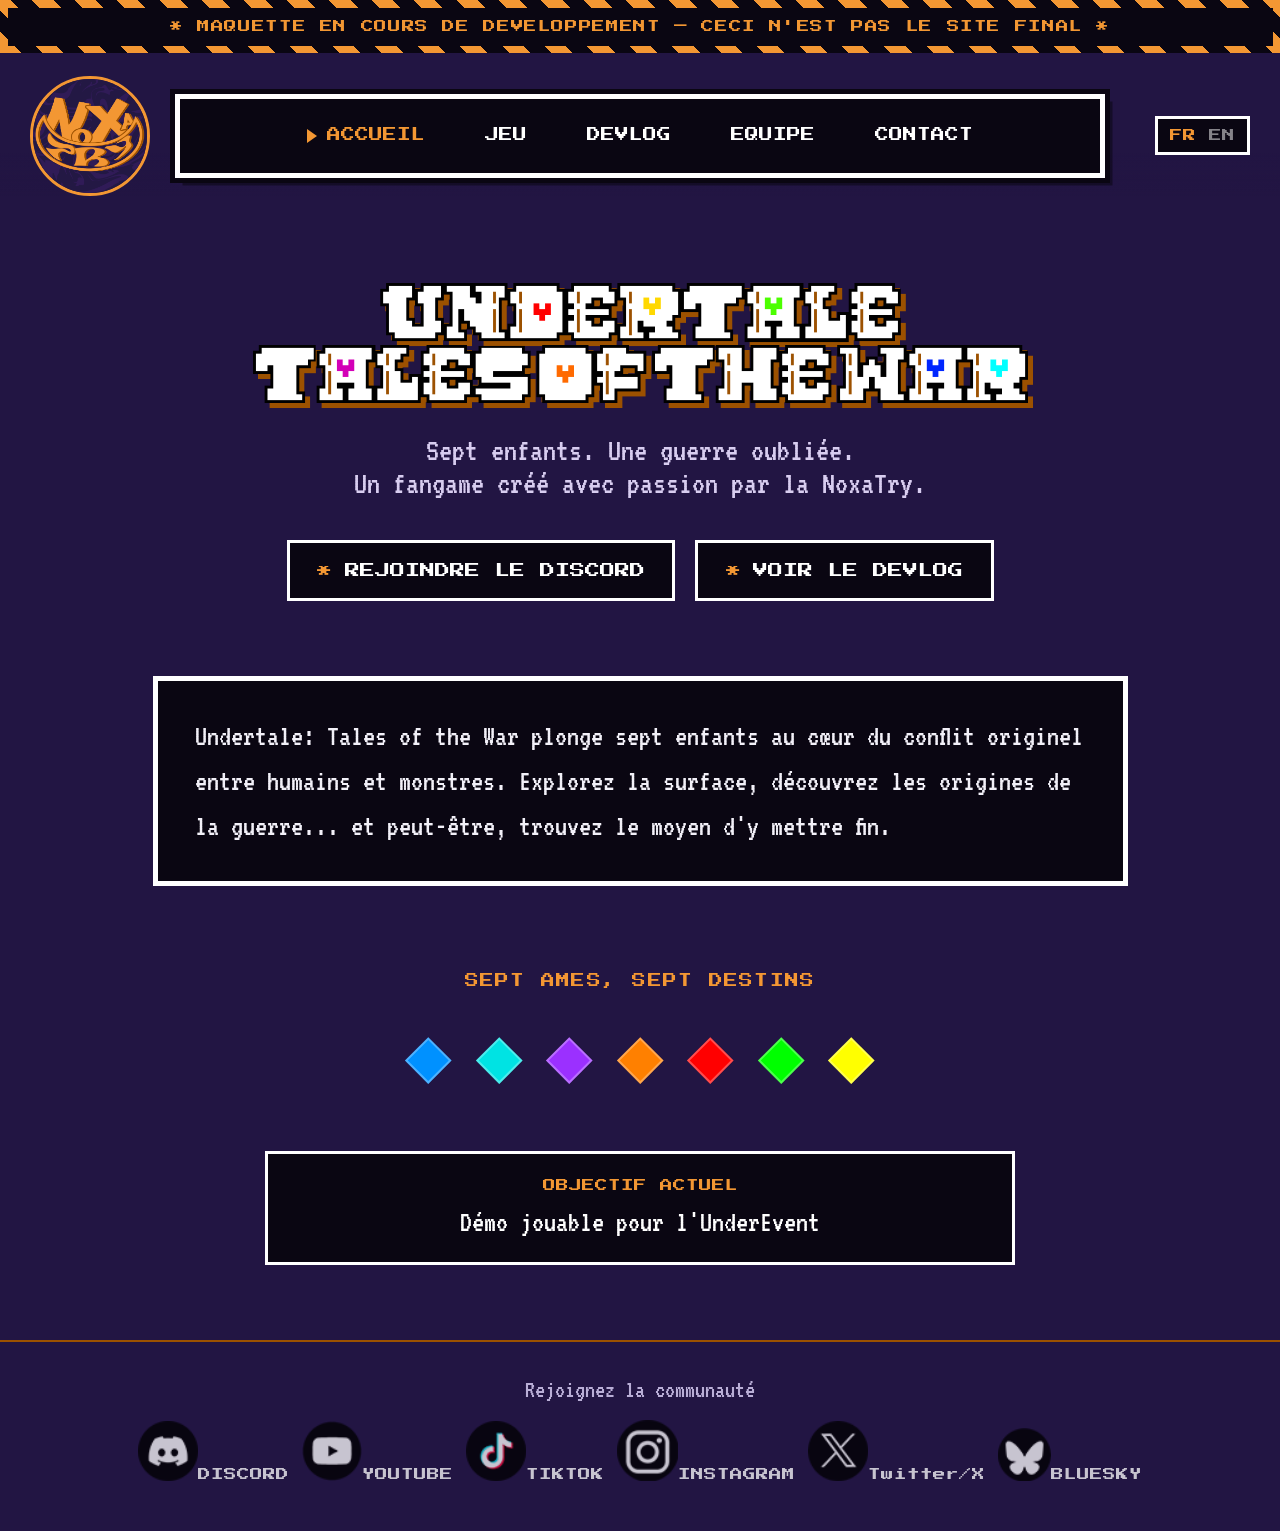
==== commit 3c6999b9: "animated update !" ====
--- a/index.html
+++ b/index.html
@@ -42,14 +42,15 @@
   </div>
 
   <section class="hero">
-    <div class="logo-mark">NOXATRY</div>
-    <img class="title-logo" src="assets/images/TOTWicon.png" alt="Undertale: Tales of the War">
+    <img class="title-logo fadein-titre" src="assets/images/TOTWicon.png" alt="Undertale: Tales of the War">
     <p class="tagline i18n-fr">Sept enfants. Une guerre oubliée.
     <br>Un fangame créé avec passion par la NoxaTry.</p>
-    <p class="tagline i18n-en">Seven children. A forgotten war. A fangame crafted with passion by NoxaTry.</p>
+    <p class="tagline i18n-en">
+      Seven children. A forgotten war.
+      <br>A fangame crafted with passion by NoxaTry.</p>
     <div class="cta-row">
-      <a class="cta" href="https://discord.gg/Md4gQpdwG6" target="_blank" rel="noopener noreferrer"><span class="i18n-fr">REJOINDRE LE DISCORD</span><span class="i18n-en">JOIN THE DISCORD</span></a>
-      <a class="cta" href="devlog.html"><span class="i18n-fr">VOIR LE DEVLOG</span><span class="i18n-en">SEE THE DEVLOG</span></a>
+      <a class="cta animationobmredeplacement" href="https://discord.gg/Md4gQpdwG6" target="_blank" rel="noopener noreferrer"><span class="i18n-fr">REJOINDRE LE DISCORD</span><span class="i18n-en">JOIN THE DISCORD</span></a>
+      <a class="cta animationobmredeplacement" href="devlog.html"><span class="i18n-fr">VOIR LE DEVLOG</span><span class="i18n-en">SEE THE DEVLOG</span></a>
     </div>
   </section>
 
@@ -101,8 +102,7 @@
   <footer>
     <span class="i18n-fr">Rejoignez la communauté</span><span class="i18n-en">Join the community</span>
     <div class="socials">
-      <a href="https://discord.gg/Md4gQpdwG6" target="_blank" rel="noopener noreferrer"><img src="assets\images\discord-icon.png">
-DISCORD</a>
+      <a class= "footer-icon" href="https://discord.gg/Md4gQpdwG6" target="_blank" rel="noopener noreferrer"><img src="assets\images\discord-icon.png">DISCORD</a>
       <a href="https://www.youtube.com/@NoxaTry" target="_blank" rel="noopener noreferrer"><img src="assets\images\youtube-icon.png">YOUTUBE</a>
       <a href="https://www.tiktok.com/@noxatrytalesofthewar" target="_blank" rel="noopener noreferrer"><img src="assets\images\tiktok-icon.png">TIKTOK</a>
       <a href="https://www.instagram.com/noxatry/" target="_blank" rel="noopener noreferrer"><img src="assets\images\instagram-icon.png">INSTAGRAM</a>
--- a/assets/css/style.css
+++ b/assets/css/style.css
@@ -15,13 +15,20 @@
     --text-body: #f2f0f8;
     --text-soft: #d8cdf0;
     --text-muted: #b9aed6;
+
+    /* Bordure pointillée des encadrés "à venir" (icône combat, capture,
+       devlog vide) */
+    --dashed: rgba(255,255,255,0.35);
   }
   *{box-sizing:border-box;margin:0;padding:0;}
+
   body{
     background-color: #221543;
     font-family: var(--font-text);
     color: var(--white);
     min-height: 100vh;
+
+
   }
 
   /* Le site a été conçu en visant un rendu à 125% de zoom navigateur :
@@ -30,6 +37,7 @@
   @media (min-width: 641px){
     body{ zoom: 1.25; }
   }
+
 
   /* ===== TEXT-BOX — base commune des "boîtes de dialogue" du site =====
      Utilisée partout où un pavé de texte est encadré (accueil, fiches
@@ -59,6 +67,39 @@
   }
   .page-heading.tight{ margin-bottom: 14px; }
 
+  /* ===== PANELS — fond noir + bordure, factorisés par couleur/épaisseur =====
+     Regroupe ce que nav-box / lang-box / stat-box / team-card / contact-item /
+     recruit-box / feature-card ont en commun (fond + bordure), pour ne
+     changer le style des encadrés du site qu'à un seul endroit. Chaque
+     classe garde ensuite uniquement son padding / sa mise en page propres,
+     définis plus bas dans la section de sa page. */
+  .nav-box, .lang-box, .stat-box, .team-card, .contact-item,
+  .recruit-box, .feature-card{
+    background: var(--black);
+    border-style: solid;
+  }
+  .nav-box, .lang-box, .stat-box, .team-card, .contact-item{
+    border-color: var(--white);
+  }
+  .recruit-box, .feature-card{
+    border-color: var(--orange);
+  }
+  .nav-box{ border-width: 4px; }
+  .lang-box, .stat-box, .team-card, .recruit-box{ border-width: 3px; }
+  .contact-item, .feature-card{ border-width: 2px; }
+
+  /* ===== PILLS — petites étiquettes bordées (tags perso, rôles recherchés) === */
+  .char-tag, .recruit-roles span{
+    font-family: var(--font-pixel);
+    font-size: 9px;
+    border: 2px solid var(--white);
+    padding: 6px 10px;
+  }
+  .char-tag{
+    border-color: var(--orange);
+    color: var(--orange);
+  }
+
   /* ===== HEADER — logo + nav + langue, aligné en une seule barre ===== */
   .page-header{
     background: linear-gradient(
@@ -88,6 +129,7 @@
     border: 3px solid var(--orange);
     background: var(--deep);
     flex-shrink: 0;
+    box-shadow:10 10 10 4px var(--orange);
   }
   .nav-logo-compare{
     width: 40px;
@@ -104,8 +146,6 @@
     justify-content:center;
   }
   .nav-box{
-    background: var(--black);
-    border: 4px solid var(--white);
     box-shadow: 0 0 0 4px var(--black), 6px 6px 0 0 rgba(0,0,0,0.4);
     padding: 14px 18px;
     display:flex;
@@ -150,8 +190,6 @@
     justify-self: end;
     font-family: var(--font-pixel);
     font-size: 10px;
-    border: 3px solid var(--white);
-    background: var(--black);
     padding: 8px 10px;
     display:flex;
     gap:10px;
@@ -167,11 +205,7 @@
     padding: 70px 24px 40px;
   }
   .logo-mark{
-    font-family: var(--font-pixel);
-    font-size: 12px;
-    color: var(--orange);
-    letter-spacing: 2px;
-    margin-bottom: 18px;
+    color: var(--orange);
   }
   .title-logo{
     max-width: 620px;
@@ -208,7 +242,8 @@
   .cta:hover{ border-color: var(--orange); color: var(--orange); }
   .cta.primary{ background: var(--orange); color: var(--black); border-color:var(--orange); }
   .cta.primary:before{ color: var(--black); }
-  .cta.primary:hover{ background:var(--white); }
+  .cta.primary:hover{ background:var(--white); border-color:var(--white); color:var(--black); }
+  .cta.lg{ font-size: 14px; padding: 20px 30px; }
 
   /* ===== DIALOGUE BOX narrative ===== */
   .story-wrap{ padding: 20px 24px 60px; display:flex; justify-content:center; }
@@ -285,8 +320,6 @@
   /* ===== STAT BOX objectif ===== */
   .stat-wrap{ display:flex; justify-content:center; padding: 0 24px 60px; }
   .stat-box{
-    border: 3px solid var(--white);
-    background: var(--black);
     padding: 20px 26px;
     max-width: 600px;
     width:100%;
@@ -308,7 +341,13 @@
     font-size: 20px;
     color: var(--text-muted);
   }
+
+  .footer-icon {
+
+  }
+
   .socials{
+    vertical-align: center
     display:flex;
     justify-content:center;
     gap: 18px;
@@ -419,13 +458,6 @@
     gap:10px;
     flex-wrap:wrap;
   }
-  .char-tag{
-    font-family: var(--font-pixel);
-    font-size: 9px;
-    border: 2px solid var(--orange);
-    color: var(--orange);
-    padding: 6px 10px;
-  }
   .char-box{
     margin-bottom: 24px;
   }
@@ -454,7 +486,7 @@
   .combat-icon-slot{
     width: 48px;
     height: 48px;
-    border: 2px dashed rgba(255,255,255,0.35);
+    border: 2px dashed var(--dashed);
     display:flex;
     align-items:center;
     justify-content:center;
@@ -491,8 +523,6 @@
     margin: 0 auto 40px;
   }
   .recruit-box{
-    border: 3px solid var(--orange);
-    background: var(--black);
     padding: 22px 26px;
     max-width: 640px;
     margin: 0 auto 60px;
@@ -511,12 +541,6 @@
     justify-content:center;
     margin-bottom: 14px;
   }
-  .recruit-roles span{
-    font-family: var(--font-pixel);
-    font-size: 9px;
-    border: 2px solid var(--white);
-    padding: 6px 10px;
-  }
   .recruit-box .recruit-note{ font-size: 20px; color: var(--text-muted); }
   .team-grid{
     display:flex;
@@ -524,8 +548,6 @@
     gap: 20px;
   }
   .team-card{
-    background: var(--black);
-    border: 3px solid var(--white);
     padding: 24px 28px;
     display:flex;
     flex-direction:row;
@@ -631,8 +653,6 @@
     margin-bottom: 30px;
   }
   .feature-card{
-    border: 2px solid var(--orange);
-    background: var(--black);
     padding: 18px 20px;
   }
   .feature-card h4{
@@ -649,7 +669,7 @@
   }
   .media-slot{
     aspect-ratio: 16/9;
-    border: 2px dashed rgba(255,255,255,0.35);
+    border: 2px dashed var(--dashed);
     display:flex;
     align-items:center;
     justify-content:center;
@@ -687,7 +707,7 @@
     text-align:center;
     font-size: 22px;
     color: var(--text-muted);
-    border: 2px dashed rgba(255,255,255,0.3);
+    border: 2px dashed var(--dashed);
     padding: 40px 24px;
   }
 
@@ -703,20 +723,14 @@
     color: var(--text-soft);
     margin-bottom: 40px;
   }
+  /* .contact-discord n'est plus qu'un habillage de mise en page : les
+     couleurs/bordure/police viennent de .cta.primary.lg (voir plus haut,
+     section HERO). Ce bouton est inline (au lieu du flex par défaut de
+     .cta) pour rester centré par le text-align:center de .contact-hero. */
   .contact-discord{
     display:inline-flex;
-    align-items:center;
-    gap:12px;
-    font-family: var(--font-pixel);
-    font-size: 14px;
-    background: var(--orange);
-    color: var(--black);
-    border: 3px solid var(--orange);
-    padding: 20px 30px;
-    text-decoration:none;
     margin-bottom: 40px;
   }
-  .contact-discord:hover{ background: var(--white); border-color: var(--white); }
   .contact-grid{
     display:grid;
     grid-template-columns: repeat(auto-fit, minmax(160px, 1fr));
@@ -724,8 +738,6 @@
     margin-bottom: 40px;
   }
   .contact-item{
-    border: 2px solid var(--white);
-    background: var(--black);
     padding: 18px;
     text-decoration:none;
     color: var(--white);
@@ -769,3 +781,37 @@
   @media (max-width: 640px){
     .wip-banner-inner{ font-size: 8px; padding: 10px 8px; }
   }
+  /*  animation*/
+  .animationobmredeplacement{
+      animation-name: animationupdown;
+      animation-duration:6s;
+      animation-timing-function: ease-in-out;
+      animation-iteration-count: infinite;
+  }
+
+  @keyframes animationupdown{
+    0%,100%{
+      transform: translateY(0);
+      box-shadow: 0px 0px 7px 0px rgba(243,151,51,15);}
+    50%{
+      transform: translateY(10px);
+      box-shadow: 0px 0px 25px 0px rgba(243,151,51,127);}
+  }
+  .fadein-titre{
+    animation-name: fadein-titre;
+    animation-duration:3s;
+    animation-timing-function: ease-in-out;
+    animation-iteration-count: 1;
+  }
+
+  @keyframes fadein-titre{
+    0%{
+      opacity:0;
+      filter: blur(100px);
+    }
+
+    100%{
+      opacity:100%;
+      filter: blur(0px);
+    }
+  }
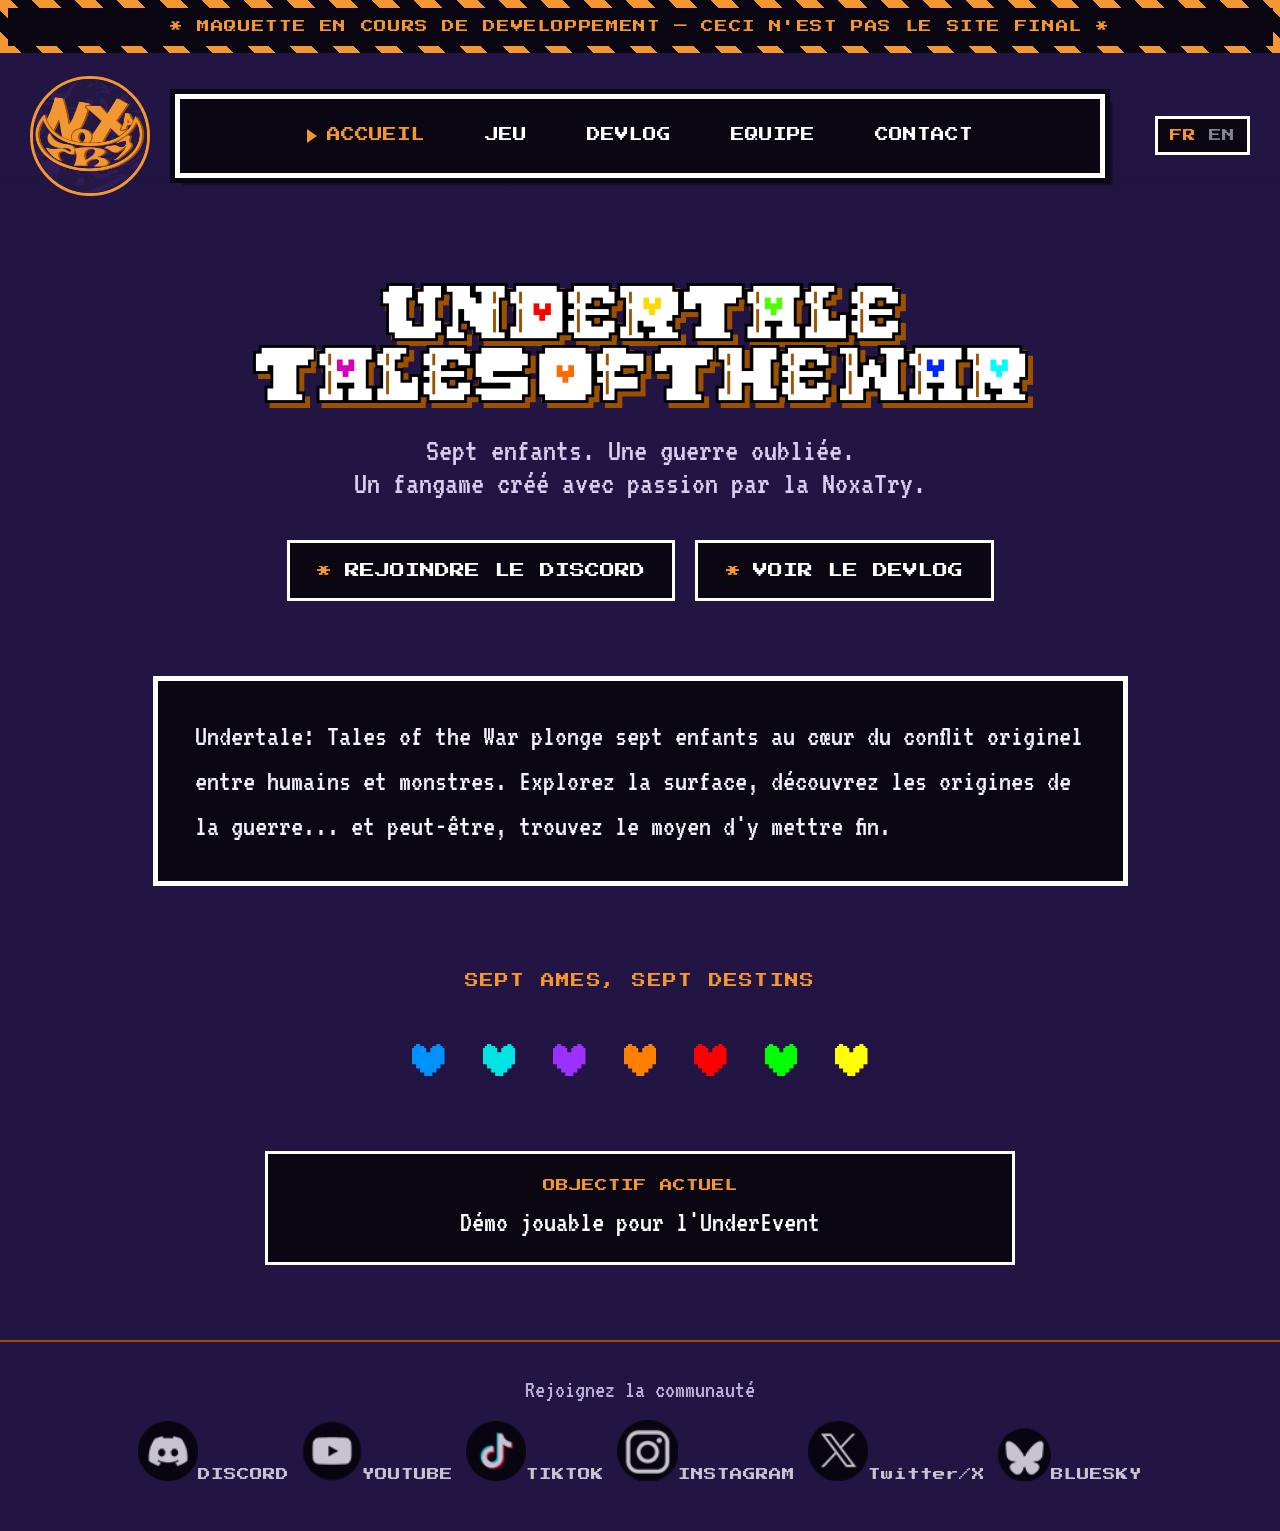
==== commit a7f45c07: "hearts and tales of the war hope" ====
--- a/index.html
+++ b/index.html
@@ -10,6 +10,7 @@
 </head>
 <body>
 
+  <!-- ===== BANDEROLE "EN CONSTRUCTION" ===== -->
   <div class="wip-banner">
     <div class="wip-banner-inner">
       <span class="i18n-fr">* MAQUETTE EN COURS DE DEVELOPPEMENT — CECI N'EST PAS LE SITE FINAL *</span>
@@ -17,6 +18,7 @@
     </div>
   </div>
 
+  <!-- ===== HEADER : LOGO + NAV + LANGUE ===== -->
   <div class="page-header">
     <div class="header-bar">
       <img class="site-logo" src="assets/images/NoxaTry_logo.png" alt="NoxaTry">
@@ -41,19 +43,21 @@
     </div>
   </div>
 
+  <!-- ===== HERO : LOGO DU JEU + ACCROCHE + BOUTONS ===== -->
   <section class="hero">
     <img class="title-logo fadein-titre" src="assets/images/TOTWicon.png" alt="Undertale: Tales of the War">
-    <p class="tagline i18n-fr">Sept enfants. Une guerre oubliée.
+    <p class="lead tagline i18n-fr">Sept enfants. Une guerre oubliée.
     <br>Un fangame créé avec passion par la NoxaTry.</p>
-    <p class="tagline i18n-en">
+    <p class="lead tagline i18n-en">
       Seven children. A forgotten war.
       <br>A fangame crafted with passion by NoxaTry.</p>
-    <div class="cta-row">
+    <div class="chip-row cta-row">
       <a class="cta animationobmredeplacement" href="https://discord.gg/Md4gQpdwG6" target="_blank" rel="noopener noreferrer"><span class="i18n-fr">REJOINDRE LE DISCORD</span><span class="i18n-en">JOIN THE DISCORD</span></a>
       <a class="cta animationobmredeplacement" href="devlog.html"><span class="i18n-fr">VOIR LE DEVLOG</span><span class="i18n-en">SEE THE DEVLOG</span></a>
     </div>
   </section>
 
+  <!-- ===== BOITE DE DIALOGUE : pitch du jeu ===== -->
   <div class="story-wrap">
     <div class="text-box story-box">
       <span class="i18n-fr">Undertale: Tales of the War plonge sept enfants au cœur du conflit originel entre humains et monstres. Explorez la surface, découvrez les origines de la guerre... et peut-être, trouvez le moyen d'y mettre fin.</span>
@@ -61,17 +65,32 @@
     </div>
   </div>
 
-
+  <!-- ===== TEASER DES 7 AMES (personnages) ===== -->
     <div class="souls-wrap">
       <div class="souls-label"><span class="i18n-fr">SEPT AMES, SEPT DESTINS</span><span class="i18n-en">SEVEN SOULS, SEVEN FATES</span></div>
-      <div class="souls-row">
-        <a class="soul-link" href="personnages/nobody-yet.html"><span class="soul-name">???</span><div class="soul patience"></div></a>
-        <a class="soul-link" href="personnages/nobody-yet.html"><span class="soul-name">???</span><div class="soul integrity"></div></a>
-        <a class="soul-link" href="personnages/nobody-yet.html"><span class="soul-name">???</span><div class="soul perseverance"></div></a>
-        <a class="soul-link" href="personnages/nobody-yet.html"><span class="soul-name">???</span><div class="soul bravery"></div></a>
-        <a class="soul-link" href="personnages/nobody-yet.html"><span class="soul-name">???</span><div class="soul determination"></div></a>
-        <a class="soul-link" href="personnages/nobody-yet.html"><span class="soul-name">???</span><div class="soul kindness"></div></a>
-        <a class="soul-link" href="personnages/nobody-yet.html"><span class="soul-name">???</span><div class="soul justice"></div></a>
+      <div class="chip-row souls-row">
+        <a class="soul-link" href="personnages/nobody-yet.html"><span class="soul-name">???</span><div class="soul ">
+            <svg xmlns="http://www.w3.org/2000/svg" viewBox="0 0 16 16">
+	          <path fill="#0091ff" d="M2 0h2v1h2v1h1v2h2v-2h1v-1h2v-1h2v1h1v1h1v8h-2v2h-2v2h-2v2h-4v-2h-2v-2h-2v-2h-2v-8h1v-1h1v-1z"/>
+            </svg></div></a>
+        <a class="soul-link" href="personnages/nobody-yet.html"><span class="soul-name">???</span><div class="soul ">  <svg xmlns="http://www.w3.org/2000/svg" viewBox="0 0 16 16">
+          <path fill="#00e3e3" d="M2 0h2v1h2v1h1v2h2v-2h1v-1h2v-1h2v1h1v1h1v8h-2v2h-2v2h-2v2h-4v-2h-2v-2h-2v-2h-2v-8h1v-1h1v-1z"/>
+          </svg></div></a>
+        <a class="soul-link" href="personnages/nobody-yet.html"><span class="soul-name">???</span><div class="soul ">  <svg xmlns="http://www.w3.org/2000/svg" viewBox="0 0 16 16">
+          <path fill="#9b30ff" d="M2 0h2v1h2v1h1v2h2v-2h1v-1h2v-1h2v1h1v1h1v8h-2v2h-2v2h-2v2h-4v-2h-2v-2h-2v-2h-2v-8h1v-1h1v-1z"/>
+          </svg></div></a>
+        <a class="soul-link" href="personnages/nobody-yet.html"><span class="soul-name">???</span><div class="soul ">  <svg xmlns="http://www.w3.org/2000/svg" viewBox="0 0 16 16">
+          <path fill="#ff8000" d="M2 0h2v1h2v1h1v2h2v-2h1v-1h2v-1h2v1h1v1h1v8h-2v2h-2v2h-2v2h-4v-2h-2v-2h-2v-2h-2v-8h1v-1h1v-1z"/>
+          </svg></div></a>
+        <a class="soul-link" href="personnages/nobody-yet.html"><span class="soul-name">???</span><div class="soul ">  <svg xmlns="http://www.w3.org/2000/svg" viewBox="0 0 16 16">
+          <path fill="#fe0000" d="M2 0h2v1h2v1h1v2h2v-2h1v-1h2v-1h2v1h1v1h1v8h-2v2h-2v2h-2v2h-4v-2h-2v-2h-2v-2h-2v-8h1v-1h1v-1z"/>
+          </svg></div></a>
+        <a class="soul-link" href="personnages/nobody-yet.html"><span class="soul-name">???</span><div class="soul ">  <svg xmlns="http://www.w3.org/2000/svg" viewBox="0 0 16 16">
+          <path fill="#00ff00" d="M2 0h2v1h2v1h1v2h2v-2h1v-1h2v-1h2v1h1v1h1v8h-2v2h-2v2h-2v2h-4v-2h-2v-2h-2v-2h-2v-8h1v-1h1v-1z"/>
+          </svg></div></a>
+        <a class="soul-link" href="personnages/nobody-yet.html"><span class="soul-name">???</span><div class="soul ">  <svg xmlns="http://www.w3.org/2000/svg" viewBox="0 0 16 16">
+          <path fill="#ffff00" d="M2 0h2v1h2v1h1v2h2v-2h1v-1h2v-1h2v1h1v1h1v8h-2v2h-2v2h-2v2h-4v-2h-2v-2h-2v-2h-2v-8h1v-1h1v-1z"/>
+          </svg></div></a>
       </div>
     </div>
 
@@ -92,6 +111,7 @@
   </div>
 -->
 
+  <!-- ===== OBJECTIF ACTUEL ===== -->
   <div class="stat-wrap">
     <div class="stat-box">
       <div class="label"><span class="i18n-fr">OBJECTIF ACTUEL</span><span class="i18n-en">CURRENT GOAL</span></div>
@@ -99,10 +119,15 @@
     </div>
   </div>
 
+  <!-- ===== FOOTER : RESEAUX SOCIAUX ===== -->
+  <!-- Bug connu : les icônes ci-dessous utilisent des chemins Windows
+       (antislash) au lieu de "/", elles ne s'affichent donc pas sur
+       GitHub Pages. Pas touché ici (hors scope de ce nettoyage CSS),
+       voir le récap projet pour le détail. -->
   <footer>
     <span class="i18n-fr">Rejoignez la communauté</span><span class="i18n-en">Join the community</span>
     <div class="socials">
-      <a class= "footer-icon" href="https://discord.gg/Md4gQpdwG6" target="_blank" rel="noopener noreferrer"><img src="assets\images\discord-icon.png">DISCORD</a>
+      <a href="https://discord.gg/Md4gQpdwG6" target="_blank" rel="noopener noreferrer"><img src="assets\images\discord-icon.png">DISCORD</a>
       <a href="https://www.youtube.com/@NoxaTry" target="_blank" rel="noopener noreferrer"><img src="assets\images\youtube-icon.png">YOUTUBE</a>
       <a href="https://www.tiktok.com/@noxatrytalesofthewar" target="_blank" rel="noopener noreferrer"><img src="assets\images\tiktok-icon.png">TIKTOK</a>
       <a href="https://www.instagram.com/noxatry/" target="_blank" rel="noopener noreferrer"><img src="assets\images\instagram-icon.png">INSTAGRAM</a>
@@ -111,6 +136,7 @@
     </div>
   </footer>
 
+  <!-- ===== SCRIPT : MENU MOBILE ===== -->
   <script src="assets/js/i18n.js"></script>
   <script>
     var toggle = document.getElementById('menuToggle');
--- a/assets/css/style.css
+++ b/assets/css/style.css
@@ -1,817 +1,618 @@
-  :root{
-    --deep: #1e133d;
-    --mid: #301b57;
-    --brown: #9c5100;
-    --orange: #f39733;
-    --white: #ffffff;
-    --black: #0a0612;
-
-    /* Polices */
-    --font-pixel: 'Press Start 2P', monospace;
-    --font-text: 'VT323', monospace;
-
-    /* Couleurs de texte récurrentes (paragraphes dans les boîtes,
-       texte secondaire, notes en pied de page) */
-    --text-body: #f2f0f8;
-    --text-soft: #d8cdf0;
-    --text-muted: #b9aed6;
-
-    /* Bordure pointillée des encadrés "à venir" (icône combat, capture,
-       devlog vide) */
-    --dashed: rgba(255,255,255,0.35);
-  }
-  *{box-sizing:border-box;margin:0;padding:0;}
-
-  body{
-    background-color: #221543;
-    font-family: var(--font-text);
-    color: var(--white);
-    min-height: 100vh;
-
-
-  }
-
-  /* Le site a été conçu en visant un rendu à 125% de zoom navigateur :
-     on applique ce zoom par défaut sur desktop/tablette. Le mobile
-     (sous 641px) garde son échelle 100% déjà pensée pour petit écran. */
-  @media (min-width: 641px){
-    body{ zoom: 1.25; }
-  }
-
-
-  /* ===== TEXT-BOX — base commune des "boîtes de dialogue" du site =====
-     Utilisée partout où un pavé de texte est encadré (accueil, fiches
-     personnage, page Jeu, Devlog) : fond noir, bordure blanche épaisse,
-     texte clair 24px. On l'ajoute EN PLUS de la classe de la page
-     (ex: class="text-box char-box") ; chaque classe de page ne garde
-     que ce qui lui est propre (marge, largeur, cas particuliers). */
-  .text-box{
-    background: var(--black);
-    border: 4px solid var(--white);
-    padding: 26px 30px;
-    font-size: 24px;
-    line-height: 1.5;
-    color: var(--text-body);
-  }
-  .text-box p + p{ margin-top: 14px; }
-
-  /* ===== PAGE-HEADING — titre pixel centré en haut de page =====
-     Utilisé sur Jeu, Devlog, Contact et Équipe (avec le modificateur
-     .tight quand l'intro qui suit doit rester proche du titre). */
-  .page-heading{
-    font-family: var(--font-pixel);
-    font-size: 20px;
-    color: var(--white);
-    text-align:center;
-    margin-bottom: 40px;
-  }
-  .page-heading.tight{ margin-bottom: 14px; }
-
-  /* ===== PANELS — fond noir + bordure, factorisés par couleur/épaisseur =====
-     Regroupe ce que nav-box / lang-box / stat-box / team-card / contact-item /
-     recruit-box / feature-card ont en commun (fond + bordure), pour ne
-     changer le style des encadrés du site qu'à un seul endroit. Chaque
-     classe garde ensuite uniquement son padding / sa mise en page propres,
-     définis plus bas dans la section de sa page. */
-  .nav-box, .lang-box, .stat-box, .team-card, .contact-item,
-  .recruit-box, .feature-card{
-    background: var(--black);
-    border-style: solid;
-  }
-  .nav-box, .lang-box, .stat-box, .team-card, .contact-item{
-    border-color: var(--white);
-  }
-  .recruit-box, .feature-card{
-    border-color: var(--orange);
-  }
-  .nav-box{ border-width: 4px; }
-  .lang-box, .stat-box, .team-card, .recruit-box{ border-width: 3px; }
-  .contact-item, .feature-card{ border-width: 2px; }
-
-  /* ===== PILLS — petites étiquettes bordées (tags perso, rôles recherchés) === */
-  .char-tag, .recruit-roles span{
-    font-family: var(--font-pixel);
+:root{
+  --deep: #1e133d;
+  --mid: #301b57;
+  --brown: #9c5100;
+  --orange: #f39733;
+  --white: #ffffff;
+  --black: #0a0612;
+  --font-pixel: 'Press Start 2P', monospace;  /* titres / nav */
+  --font-text: 'VT323', monospace;            /* texte courant */
+  --text-body: #f2f0f8;   /* paragraphes dans les boîtes de dialogue */
+  --text-soft: #d8cdf0;   /* intros de page, descriptions */
+  --text-muted: #b9aed6;  /* notes, footer */
+  --dashed: rgba(255,255,255,0.35); /* bordure des encadrés "à venir" */
+}
+*{
+  box-sizing:border-box;
+  margin:0;
+  padding:0; }
+body{
+  background-color:#221543;
+  font-family:var(--font-text);
+  color:var(--white);
+  min-height:100vh; }
+
+/* Rendu pensé pour un zoom navigateur à 125% sur desktop/tablette.
+   Le mobile (sous 641px) garde son échelle 100% déjà pensée pour petit écran. */
+@media (min-width: 641px){ body{ zoom: 1.25; } }
+
+/* =============================================================
+   COMPOSANTS PARTAGÉS — un type d'élément visuel utilisé sur
+   plusieurs pages. On l'ajoute EN PLUS de la classe de la page
+   (ex: class="text-box char-box"), qui ne garde que ce qui lui
+   est propre (marge, largeur...). Un seul endroit à changer pour
+   modifier le style commun à toutes les pages qui l'utilisent.
+   ============================================================= */
+
+/* Boîte "dialogue" : accueil, fiches perso, jeu, devlog */
+.text-box{
+  background: var(--black);
+  border: 4px solid var(--white);
+  padding: 26px 30px;
+  font-size: 24px;
+  line-height: 1.5;
+  color: var(--text-body);
+}
+.text-box p + p{
+  margin-top: 14px;
+}
+
+/* Titre pixel centré en haut de page (Jeu / Devlog / Contact / Équipe) */
+.page-heading{
+  font-family: var(--font-pixel);
+  font-size: 20px;
+  color: var(--white);
+  text-align: center;
+  margin-bottom: 40px;
+}
+.page-heading.tight{
+  margin-bottom: 14px;
+}
+
+/* Texte secondaire "sous-titre" : .lead = intro de page (accueil, contact,
+   équipe — .sm = variante plus petite pour équipe). .note = texte plus
+   discret (recrutement). Devlog-empty/contact-email sont la même famille
+   mais à 22px au lieu de 20 : laissés en propre pour ne pas changer leur taille. */
+.lead{
+  font-size: 26px;
+  color: var(--text-soft);
+}
+
+.lead.sm{
+  font-size: 24px;
+}
+.note{
+  font-size: 20px;
+  color: var(--text-muted);
+}
+
+/* Encadré fond noir + bordure : nav, langue, stats, carte équipe, contact,
+   recrutement, feature. Chaque classe garde juste son padding/sa mise en
+   page propre, définis plus bas avec sa page. */
+.nav-box, .lang-box, .stat-box, .team-card, .contact-item,.recruit-box, .feature-card{
+  background: var(--black);
+  border-style: solid;
+  padding:14px 18px;
+  gap:14px;
+}
+.nav-box, .lang-box, .stat-box, .team-card, .contact-item{
+  border-color: var(--white);
+}
+.recruit-box, .feature-card{
+  border-color: var(--orange);
+}
+.nav-box{
+  border-width: 4px;
+}
+.lang-box, .stat-box, .team-card, .recruit-box{
+  border-width: 3px;
+}
+.contact-item, .feature-card{
+  border-width: 2px;
+}
+/* Petites étiquettes bordées : tags perso, rôles recherchés */
+.char-tag, .recruit-roles span{
+  font-family: var(--font-pixel);
+  font-size: 9px;
+  border: 2px solid var(--white);
+  padding: 6px 10px;
+}
+.char-tag{
+  border-color: var(--orange);
+  color: var(--orange);
+}
+
+/* Rangée flex qui s'enroule : tags perso, rôles, boutons héros, réseaux
+   équipe, âmes teaser. Chaque page garde son propre espacement/alignement. */
+.chip-row{
+  display: flex;
+  flex-wrap: wrap;
+  gap: 10px;
+}
+
+/* Encadré pointillé "à venir" : icône combat, capture, média */
+.dash-slot{
+  border: 2px dashed var(--dashed);
+  display: flex;
+  align-items: center;
+  justify-content: center;
+  font-family: var(--font-pixel);
+  color: rgba(255,255,255,0.4);
+  text-align: center;
+}
+
+/* ===== HEADER — logo + nav + langue, alignés en une seule barre ===== */
+.page-header{
+  background: linear-gradient(to bottom, rgba(34,21,67,1) 70%, rgba(34,21,67,0) 100%);
+  padding: 18px 24px 0;
+  position: sticky;
+  top: 0;
+  z-index: 100;
+}
+.header-bar{
+  max-width: 1080px;
+  margin: 0 auto;
+  display: grid;
+  grid-template-columns: 96px 1fr 96px;
+  grid-template-areas: "logo nav lang";
+  align-items: center;
+  gap: 20px;
+}
+.site-logo{
+  grid-area: logo;
+  width: 96px;
+  height: 96px;
+  border-radius: 50%;
+  border: 3px solid var(--orange);
+  background: var(--deep);
+  flex-shrink: 0;
+  box-shadow: 10 10 10 4px var(--orange);
+}
+.nav-logo-compare{ width: 40px;
+  height: 40px;
+  border-radius: 50%;
+  border: 2px solid var(--orange);
+  flex-shrink: 0; }
+
+/* Nav façon boîte de dialogue Undertale */
+.nav-wrap{ grid-area: nav;
+  display: flex;
+  justify-content: center; }
+.nav-box{
+  box-shadow: 0 0 0 4px var(--black), 6px 6px 0 0 rgba(0,0,0,0.4);
+  padding: 14px 18px;
+  display: flex;
+  align-items: center;
+  gap: 14px;
+  max-width: 820px;
+  width: 100%;
+  flex-wrap: wrap;
+  justify-content: center;
+}
+.nav-items{
+  display: flex;
+  gap: 4px;
+  flex-wrap: wrap;
+}
+.nav-item{
+  font-family: var(--font-pixel);
+  font-size: 11px;
+  color: var(--white);
+  text-decoration: none;
+  padding: 10px 14px;
+  display: flex;
+  align-items: center;
+  gap: 8px;
+  cursor: pointer;
+  line-height: 1;
+}
+.nav-item .cursor{
+  width: 0; height: 0;
+  border-top: 6px solid transparent;
+  border-bottom: 6px solid transparent;
+  border-left: 8px solid var(--orange);
+  opacity: 0;
+}
+.nav-item.active .cursor{
+  opacity: 1;
+}
+.nav-item.active{
+  color: var(--orange);
+}
+.nav-item:hover .cursor{
+  opacity: 1;
+}
+.nav-item:hover{
+  color: var(--orange);
+}
+
+.lang-box{
+  grid-area: lang;
+  justify-self: end;
+  font-family: var(--font-pixel);
+  font-size: 10px;
+  padding: 8px 10px;
+  display: flex;
+  gap: 10px; }
+.lang-opt{
+  cursor: pointer;
+  opacity: 0.5;
+}
+.lang-opt.active{
+  opacity: 1;
+  color: var(--orange);
+}
+.mobile-toggle{
+  display: none;
+}
+
+@media (max-width: 640px){
+  .page-header{
+    padding: 16px 16px 0;
+  }
+  .header-bar{
+    grid-template-columns: 1fr;
+    grid-template-areas: "logo" "nav";
+    justify-items: center;
+    gap: 12px;
+    position: relative;
+  }
+  .site-logo{
+    width: 68px;
+    height: 68px; }
+  .nav-logo-compare{
+    display: none;
+  }
+  .nav-wrap{
+    width: 100%;
+  }
+  .nav-box{
+    flex-direction: column;
+    align-items: stretch;
+    padding: 14px 16px; }
+  .lang-box{ position: absolute;
+    top: 0;
+    right: 0;
+    justify-self: auto;
     font-size: 9px;
-    border: 2px solid var(--white);
-    padding: 6px 10px;
-  }
-  .char-tag{
-    border-color: var(--orange);
+    padding: 6px 8px; }
+  .mobile-toggle{
+    display: flex;
+    align-items: center;
+    justify-content: center;
+    gap: 8px;
+    background: none;
+    border: none;
     color: var(--orange);
-  }
-
-  /* ===== HEADER — logo + nav + langue, aligné en une seule barre ===== */
-  .page-header{
-    background: linear-gradient(
-      to bottom,
-      rgba(34, 21, 67, 1) 70%,  /* Le #221543 reste opaque jusqu'à 30% de la hauteur */
-      rgba(34, 21, 67, 0) 100%   /* Devient totalement transparent à partir de 70% */
-    );
-    padding: 18px 24px 0;
-    position: sticky;
-    top: 0;
-    z-index: 100; /* Passe au-dessus du contenu */
-  }
-  .header-bar{
-    max-width: 1080px;
-    margin: 0 auto;
-    display:grid;
-    grid-template-columns: 96px 1fr 96px;
-    grid-template-areas: "logo nav lang";
-    align-items:center;
-    gap: 20px;
-  }
-  .site-logo{
-    grid-area: logo;
-    width: 96px;
-    height: 96px;
-    border-radius: 50%;
-    border: 3px solid var(--orange);
-    background: var(--deep);
-    flex-shrink: 0;
-    box-shadow:10 10 10 4px var(--orange);
-  }
-  .nav-logo-compare{
-    width: 40px;
-    height: 40px;
-    border-radius: 50%;
-    border: 2px solid var(--orange);
-    flex-shrink: 0;
-  }
-
-  /* ===== NAV — boite de dialogue Undertale ===== */
-  .nav-wrap{
-    grid-area: nav;
-    display:flex;
-    justify-content:center;
-  }
-  .nav-box{
-    box-shadow: 0 0 0 4px var(--black), 6px 6px 0 0 rgba(0,0,0,0.4);
-    padding: 14px 18px;
-    display:flex;
-    align-items:center;
-    gap: 14px;
-    max-width: 820px;
-    width:100%;
-    flex-wrap: wrap;
-    justify-content: center;
-  }
-  .nav-items{
-    display:flex;
-    gap: 4px;
-    flex-wrap: wrap;
-  }
-  .nav-item{
     font-family: var(--font-pixel);
     font-size: 11px;
-    color: var(--white);
-    text-decoration:none;
-    padding: 10px 14px;
-    display:flex;
-    align-items:center;
-    gap: 8px;
-    cursor:pointer;
-    line-height:1;
-  }
-  .nav-item .cursor{
-    width:0; height:0;
-    border-top: 6px solid transparent;
-    border-bottom: 6px solid transparent;
-    border-left: 8px solid var(--orange);
-    opacity:0;
-  }
-  .nav-item.active .cursor{ opacity:1; }
-  .nav-item.active{ color: var(--orange); }
-  .nav-item:hover .cursor{ opacity:1; }
-  .nav-item:hover{ color: var(--orange); }
-
-  .lang-box{
-    grid-area: lang;
-    justify-self: end;
-    font-family: var(--font-pixel);
-    font-size: 10px;
-    padding: 8px 10px;
-    display:flex;
-    gap:10px;
-  }
-  .lang-opt{ cursor:pointer; opacity:0.5; }
-  .lang-opt.active{ opacity:1; color:var(--orange); }
-
-  .mobile-toggle{ display:none; }
-
-  /* ===== HERO ===== */
-  .hero{
-    text-align:center;
-    padding: 70px 24px 40px;
-  }
-  .logo-mark{
-    color: var(--orange);
-  }
-  .title-logo{
-    max-width: 620px;
+    padding: 4px 0 10px;
+    cursor: pointer;
     width: 100%;
-    height: auto;
-    margin: 0 auto 22px;
-    filter: drop-shadow(4px 4px 0 var(--brown));
-  }
-  .tagline{
-    font-size: 26px;
-    color: var(--text-soft);
-    max-width: 620px;
-    margin: 0 auto 32px;
-  }
-  .cta-row{
-    display:flex;
-    gap:16px;
-    justify-content:center;
-    flex-wrap:wrap;
-  }
-  .cta{
-    font-family: var(--font-pixel);
-    font-size: 12px;
-    background: var(--black);
-    border: 3px solid var(--white);
-    color: var(--white);
-    padding: 16px 22px;
-    text-decoration:none;
-    display:flex;
-    align-items:center;
-    gap:10px;
-  }
-  .cta:before{ content:"*"; color: var(--orange); }
-  .cta:hover{ border-color: var(--orange); color: var(--orange); }
-  .cta.primary{ background: var(--orange); color: var(--black); border-color:var(--orange); }
-  .cta.primary:before{ color: var(--black); }
-  .cta.primary:hover{ background:var(--white); border-color:var(--white); color:var(--black); }
-  .cta.lg{ font-size: 14px; padding: 20px 30px; }
-
-  /* ===== DIALOGUE BOX narrative ===== */
-  .story-wrap{ padding: 20px 24px 60px; display:flex; justify-content:center; }
-  .story-box{
-    max-width: 780px;
-    width:100%;
-    position:relative;
-  }
-  .story-box .arrow{
-    position:absolute;
-    bottom: 12px;
-    right: 18px;
-    color: var(--orange);
-    font-family: var(--font-pixel);
-    font-size:12px;
-  }
-
-  /* ===== TEASER AMES ===== */
-  .souls-wrap{ padding: 10px 24px 60px; text-align:center; }
-  .souls-label{
-    font-family: var(--font-pixel);
-    font-size: 11px;
-    color: var(--orange);
-    margin-bottom: 26px;
-    letter-spacing:1px;
-  }
-  .souls-row{
-    display:flex;
-    justify-content:center;
-    gap: 30px;
-    flex-wrap:wrap;
-  }
-  .soul-link{
-    display:flex;
-    flex-direction:column;
-    align-items:center;
-    gap:10px;
-    text-decoration:none;
-    cursor:pointer;
-  }
-  .soul{
-    width: 26px;
-    height: 26px;
-    transform: rotate(45deg);
-    border: 2px solid rgba(255,255,255,0.3);
-    transition: transform 0.15s ease, box-shadow 0.15s ease;
-  }
-  .soul-link:hover .soul,
-  .soul-link:focus .soul{
-    transform: rotate(45deg) scale(1.25);
-    box-shadow: 0 0 0 4px rgba(255,255,255,0.12);
-  }
-  .soul-name{
-    font-family: var(--font-pixel);
-    font-size: 9px;
-    color: var(--white);
+    order: -1;
+  }
+  .nav-items{
+    flex-direction: column;
+    gap: 0;
+    max-height: 0;
+    overflow: hidden;
+    width: 100%;
+    order: 0; }
+  .nav-items.open{
+    max-height: 400px;
+    margin-bottom: 10px; }
+  .nav-item{
+    padding: 12px 4px;
+    border-top: 1px solid rgba(255,255,255,0.15);
+    justify-content: center; }
+}
+
+/* ===== HERO (accueil) ===== */
+.hero{
+  text-align: center;
+  padding: 70px 24px 40px; }
+.title-logo{
+  max-width: 620px;
+  width: 100%;
+  height: auto;
+  margin: 0 auto 22px;
+  filter: drop-shadow(4px 4px 0 var(--brown)); }
+.tagline{
+  max-width: 620px;
+  margin: 0 auto 32px; }
+.cta-row{
+  justify-content: center;
+  gap: 16px; }
+.cta{
+  font-family: var(--font-pixel);
+  font-size: 12px;
+  background: var(--black);
+  border: 3px solid var(--white);
+  color: var(--white);
+  padding: 16px 22px;
+  text-decoration: none;
+  display: flex;
+  align-items: center;
+  gap: 10px;
+}
+.cta:before{
+  content: "*";
+  color: var(--orange);
+}
+.cta:hover{
+  border-color: var(--orange);
+  color: var(--orange);
+}
+.cta.primary{ background: var(--orange);
+  color: var(--black);
+  border-color: var(--orange);
+}
+.cta.primary:before{
+  color: var(--black);
+}
+.cta.primary:hover{
+  background: var(--white);
+  border-color: var(--white);
+  color: var(--black);
+}
+.cta.lg{
+  font-size: 14px;
+  padding: 20px 30px;
+}
+
+/* ===== BOÎTE DE DIALOGUE narrative (accueil) ===== */
+.story-wrap{
+  padding: 20px 24px 60px;
+  display: flex;
+  justify-content: center;
+}
+.story-box{
+  max-width: 780px;
+  width: 100%;
+  position: relative;
+}
+.story-box .arrow{
+  position: absolute;
+  bottom: 12px;
+  right: 18px;
+  color: var(--orange);
+  font-family: var(--font-pixel);
+  font-size: 12px; }
+
+/* ===== TEASER DES AMES (accueil) ===== */
+.souls-wrap{
+  padding: 10px 24px 60px;
+  text-align: center; }
+.souls-label{
+  font-family: var(--font-pixel);
+  font-size: 11px;
+  color: var(--orange);
+  margin-bottom: 26px;
+  letter-spacing: 1px; }
+.souls-row{
+  justify-content:
+  center; gap: 30px; }
+.soul-link{
+  display: flex;
+  flex-direction: column;
+  align-items: center;
+  gap: 10px;
+  text-decoration: none;
+  cursor: pointer; }
+.soul{
+  width: 26px;
+  height: 26px;
+  border: 0px solid rgba(255,255,255,0.3);
+  transition: transform 0.15s ease, box-shadow 0.15s ease;
+}
+.soul-link:hover .soul, .soul-link:focus .soul{
+  transform: scale(1.25);
+  box-shadow: 0 0 0 4px rgba(255,255,255,0.12); }
+.soul-name{
+  font-family: var(--font-pixel);
+  font-size: 9px;
+  color: var(--white);
+  opacity: 0;
+  transform: translateY(-4px);
+  transition: opacity 0.15s ease, transform 0.15s ease;
+}
+.soul-link:hover .soul-name, .soul-link:focus .soul-name{
+  opacity: 1;
+  transform: translateY(0); }
+.soul.determination{ background: #ff0000; }
+.soul.patience{ background: #0091ff; }
+.soul.integrity{ background: #00e3e3; }
+.soul.perseverance{ background: #9b30ff; }
+.soul.kindness{ background: #00ff00; }
+.soul.justice{ background: #ffff00; }
+.soul.bravery{ background: #ff8000; }
+
+/* ===== ENCADRÉ OBJECTIF (accueil) ===== */
+.stat-wrap{ display: flex; justify-content: center; padding: 0 24px 60px; }
+.stat-box{ padding: 20px 26px; max-width: 600px; width: 100%; text-align: center; }
+.stat-box .label{ font-family: var(--font-pixel); font-size: 10px; color: var(--orange); margin-bottom: 12px; }
+.stat-box .value{ font-size: 24px; color: var(--white); }
+
+/* ===== FOOTER social (toutes les pages) ===== */
+footer{ border-top: 2px solid var(--brown); padding: 28px 24px 40px; text-align: center; font-size: 20px; color: var(--text-muted); }
+/* NOTE : il manque un point-virgule après "center" ci-dessous (déclaration
+   invalide). Laissé tel quel pour ne pas changer le rendu actuel du site. */
+.socials{
+  vertical-align: center
+  display: flex;
+  justify-content: center;
+  gap: 18px;
+  margin-top: 14px;
+  font-family: var(--font-pixel);
+  font-size: 10px;
+}
+.socials a{ color: var(--white); text-decoration: none; opacity: 0.75; }
+.socials a:hover{ color: var(--orange); opacity: 1; }
+
+/* ===== PAGE PERSONNAGE ===== */
+.char-hero{ max-width: 820px; margin: 0 auto; padding: 50px 24px 80px; }
+.back-link{
+  display: inline-flex;
+  align-items: center;
+  gap: 8px;
+  font-family: var(--font-pixel);
+  font-size: 10px;
+  color: var(--white);
+  text-decoration: none;
+  margin-bottom: 30px;
+  opacity: 0.7;
+}
+.back-link:hover{ opacity: 1; color: var(--orange); }
+.char-top{ display: flex; gap: 30px; align-items: flex-start; margin-bottom: 34px; flex-wrap: wrap; }
+.char-portrait{
+  width: 130px;
+  height: 130px;
+  flex-shrink: 0;
+  border: 4px solid var(--white);
+  display: flex;
+  align-items: center;
+  justify-content: center;
+  position: relative;
+}
+.char-portrait .soul-big{ width: 46px; height: 46px; transform: rotate(45deg); }
+.char-id .char-name{ font-family: var(--font-pixel); font-size: 24px; color: var(--white); margin-bottom: 12px; line-height: 1.4; }
+.char-tags{ gap: 10px; }
+.char-box{ margin-bottom: 24px; }
+.char-nav-between{ display: flex; justify-content: space-between; margin-top: 40px; gap: 16px; flex-wrap: wrap; }
+.char-icons{ display: flex; gap: 10px; margin-top: 14px; }
+.combat-icon-slot{ width: 48px; height: 48px; font-size: 8px; line-height: 1.3; flex-shrink: 0; }
+.char-box.placeholder{ border-style: dashed; color: rgba(242,240,248,0.55); }
+.char-box.placeholder .placeholder-tag{ font-family: var(--font-pixel); font-size: 10px; color: var(--orange); display: block; margin-bottom: 14px; }
+
+/* ===== PAGE EQUIPE ===== */
+.team-hero{ max-width: 1000px; margin: 0 auto; padding: 50px 24px 80px; }
+.team-intro{ text-align: center; max-width: 640px; margin: 0 auto 40px; }
+.recruit-box{ padding: 22px 26px; max-width: 640px; margin: 0 auto 60px; text-align: center; }
+.recruit-label{ font-family: var(--font-pixel); font-size: 12px; color: var(--orange); margin-bottom: 14px; }
+.recruit-roles{ justify-content: center; margin-bottom: 14px; }
+.team-grid{ display: flex; flex-direction: column; gap: 20px; }
+.team-card{ padding: 24px 28px; display: flex; flex-direction: row; align-items: flex-start; gap: 26px; }
+.team-info{ display: flex; flex-direction: column; gap: 10px; flex: 1; min-width: 0; }
+.team-avatar{
+  width: 64px;
+  height: 64px;
+  border: 2px solid var(--orange);
+  border-radius: 50%;
+  display: flex;
+  align-items: center;
+  justify-content: center;
+  font-family: var(--font-pixel);
+  font-size: 18px;
+  color: var(--orange);
+  flex-shrink: 0;
+}
+.team-name{ font-family: var(--font-pixel); font-size: 13px; color: var(--white); }
+.team-role{ font-family: var(--font-pixel); font-size: 9px; color: var(--orange); line-height: 2; }
+.team-desc{ font-size: 20px; color: var(--text-soft); line-height: 1.4; }
+.team-desc.tbd{ color: rgba(216,205,240,0.45); font-style: italic; }
+.team-socials{ gap: 8px; margin-top: auto; padding-top: 8px; }
+.team-socials a{
+  font-family: var(--font-pixel);
+  font-size: 8px;
+  color: var(--white);
+  text-decoration: none;
+  border: 1px solid rgba(255,255,255,0.3);
+  padding: 5px 7px;
+  opacity: 0.8;
+}
+.team-socials a:hover{ color: var(--orange); border-color: var(--orange); opacity: 1; }
+.team-socials span.tbd{ font-family: var(--font-pixel); font-size: 8px; color: rgba(255,255,255,0.35); padding: 5px 0; }
+
+/* Equipe : sur mobile on revient aux cartes carrées empilées en grille */
+@media (max-width: 640px){
+  .team-grid{ display: grid; grid-template-columns: repeat(auto-fill, minmax(230px, 1fr)); gap: 22px; }
+  .team-card{ flex-direction: column; align-items: stretch; padding: 20px; gap: 10px; }
+  .team-info{ gap: 10px; }
+}
+
+/* ===== PAGE JEU ===== */
+.jeu-hero{ max-width: 900px; margin: 0 auto; padding: 50px 24px 80px; }
+.jeu-block{ margin-bottom: 30px; }
+.jeu-block h3{ font-family: var(--font-pixel); font-size: 14px; color: var(--orange); margin-bottom: 16px; }
+.feature-grid{ display: grid; grid-template-columns: repeat(auto-fill, minmax(240px, 1fr)); gap: 18px; margin-bottom: 30px; }
+.feature-card{ padding: 18px 20px; }
+.feature-card h4{ font-family: var(--font-pixel); font-size: 11px; color: var(--orange); margin-bottom: 10px; }
+.feature-card p{ font-size: 20px; color: var(--text-soft); line-height: 1.4; }
+.media-grid{ display: grid; grid-template-columns: repeat(auto-fill, minmax(200px, 1fr)); gap: 14px; }
+.media-slot{ aspect-ratio: 16/9; font-size: 9px; padding: 10px; }
+
+/* ===== PAGE DEVLOG ===== */
+.devlog-hero{ max-width: 820px; margin: 0 auto; padding: 50px 24px 80px; }
+.devlog-entry{ padding: 24px 28px; margin-bottom: 24px; }
+.devlog-date{ font-family: var(--font-pixel); font-size: 10px; color: var(--orange); margin-bottom: 10px; }
+.devlog-title{ font-family: var(--font-pixel); font-size: 15px; color: var(--white); margin-bottom: 14px; }
+.devlog-entry p{ font-size: 22px; }
+.devlog-empty{ text-align: center; font-size: 22px; color: var(--text-muted); border: 2px dashed var(--dashed); padding: 40px 24px; }
+
+/* ===== PAGE CONTACT ===== */
+.contact-hero{ max-width: 720px; margin: 0 auto; padding: 50px 24px 80px; text-align: center; }
+.contact-lead{ margin-bottom: 40px; }
+/* .contact-discord n'est qu'un habillage de mise en page : couleurs/bordure/
+   police viennent de .cta (+ .primary/.lg posés dans le HTML). En inline
+   (au lieu du flex par défaut de .cta) pour rester centré par .contact-hero. */
+.contact-discord{ display: inline-flex; margin-bottom: 40px; }
+.contact-grid{ display: grid; grid-template-columns: repeat(auto-fit, minmax(160px, 1fr)); gap: 14px; margin-bottom: 40px; }
+.contact-item{ padding: 18px; text-decoration: none; color: var(--white); font-family: var(--font-pixel); font-size: 11px; }
+.contact-item:hover{ border-color: var(--orange); color: var(--orange); }
+.contact-email{ font-size: 22px; color: var(--text-muted); }
+.contact-email a{ color: var(--orange); text-decoration: none; }
+.contact-email a:hover{ color: var(--white); }
+
+/* ===== SYSTEME FR/EN ===== */
+.i18n-en{ display: none; }
+body.lang-en .i18n-fr{ display: none; }
+body.lang-en .i18n-en{ display: revert; }
+
+/* ===== BANDEROLE WIP ===== */
+.wip-banner{
+  background: repeating-linear-gradient(45deg, var(--orange), var(--orange) 12px, var(--black) 12px, var(--black) 24px);
+  padding: 3px 0;
+}
+.wip-banner-inner{
+  background: var(--black);
+  margin: 3px 6px;
+  padding: 10px 16px;
+  text-align: center;
+  font-family: var(--font-pixel);
+  font-size: 10px;
+  color: var(--orange);
+  letter-spacing: 0.5px;
+}
+@media (max-width: 640px){ .wip-banner-inner{ font-size: 8px; padding: 10px 8px; } }
+
+/* ===== ANIMATIONS (survol boutons / entrée du titre) ===== */
+.animationobmredeplacement{
+  animation-name: animationupdown;
+  animation-duration: 6s;
+  animation-timing-function: ease-in-out;
+  animation-iteration-count: infinite;
+}
+@keyframes animationupdown{
+  0%,100%{
+    transform: translateY(0);
+    box-shadow: 0px 0px 7px 0px rgba(243,151,51,15); }
+  50%{
+    transform: translateY(5px);
+    box-shadow: 0px 0px 25px 0px rgba(243,151,51,127); }
+}
+.fadein-titre{
+  animation-name: fadein-titre;
+  animation-duration: 5s;
+  animation-timing-function: ease-in-out;
+  animation-iteration-count: 1;
+}
+@keyframes fadein-titre{
+  0%{
     opacity: 0;
-    transform: translateY(-4px);
-    transition: opacity 0.15s ease, transform 0.15s ease;
-  }
-  .soul-link:hover .soul-name,
-  .soul-link:focus .soul-name{
-    opacity: 1;
-    transform: translateY(0);
-  }
-  .soul.determination{ background:#ff0000; }
-  .soul.patience{ background:#0091ff; }
-  .soul.integrity{ background:#00e3e3; }
-  .soul.perseverance{ background:#9b30ff; }
-  .soul.kindness{ background:#00ff00; }
-  .soul.justice{ background:#ffff00; }
-  .soul.bravery{ background:#ff8000; }
-
-  /* ===== STAT BOX objectif ===== */
-  .stat-wrap{ display:flex; justify-content:center; padding: 0 24px 60px; }
-  .stat-box{
-    padding: 20px 26px;
-    max-width: 600px;
-    width:100%;
-    text-align:center;
-  }
-  .stat-box .label{
-    font-family: var(--font-pixel);
-    font-size: 10px;
-    color: var(--orange);
-    margin-bottom: 12px;
-  }
-  .stat-box .value{ font-size: 24px; color: var(--white); }
-
-  /* ===== FOOTER social ===== */
-  footer{
-    border-top: 2px solid var(--brown);
-    padding: 28px 24px 40px;
-    text-align:center;
-    font-size: 20px;
-    color: var(--text-muted);
-  }
-
-  .footer-icon {
-
-  }
-
-  .socials{
-    vertical-align: center
-    display:flex;
-    justify-content:center;
-    gap: 18px;
-    margin-top: 14px;
-    font-family: var(--font-pixel);
-    font-size: 10px;
-  }
-  .socials a{ color: var(--white); text-decoration:none; opacity:0.75; }
-  .socials a:hover{ color:var(--orange); opacity:1; }
-
-  @media (max-width: 640px){
-    .page-header{ padding: 16px 16px 0; }
-    .header-bar{
-      grid-template-columns: 1fr;
-      grid-template-areas: "logo" "nav";
-      justify-items: center;
-      gap: 12px;
-      position: relative;
-    }
-    .site-logo{ width: 68px; height: 68px; }
-    .nav-logo-compare{ display:none; }
-    .nav-wrap{ width:100%; }
-    .nav-box{ flex-direction:column; align-items:stretch; padding: 14px 16px; }
-    .lang-box{
-      position: absolute;
-      top: 0;
-      right: 0;
-      justify-self: auto;
-      font-size:9px;
-      padding:6px 8px;
-    }
-    .mobile-toggle{
-      display:flex;
-      align-items:center;
-      justify-content:center;
-      gap:8px;
-      background:none;
-      border:none;
-      color: var(--orange);
-      font-family: var(--font-pixel);
-      font-size: 11px;
-      padding: 4px 0 10px;
-      cursor:pointer;
-      width:100%;
-      order: -1;
-    }
-    .nav-items{
-      flex-direction:column;
-      gap:0;
-      max-height:0;
-      overflow:hidden;
-      width:100%;
-      order: 0;
-    }
-    .nav-items.open{ max-height:400px; margin-bottom:10px; }
-    .nav-item{ padding: 12px 4px; border-top: 1px solid rgba(255,255,255,0.15); justify-content:center; }
-  }
-
-  /* ===== PAGE PERSONNAGE ===== */
-  .char-hero{
-    max-width: 820px;
-    margin: 0 auto;
-    padding: 50px 24px 80px;
-  }
-  .back-link{
-    display:inline-flex;
-    align-items:center;
-    gap:8px;
-    font-family: var(--font-pixel);
-    font-size: 10px;
-    color: var(--white);
-    text-decoration:none;
-    margin-bottom: 30px;
-    opacity: 0.7;
-  }
-  .back-link:hover{ opacity:1; color: var(--orange); }
-  .char-top{
-    display:flex;
-    gap: 30px;
-    align-items:center;
-    margin-bottom: 34px;
-    flex-wrap: wrap;
-  }
-  .char-portrait{
-    width: 130px;
-    height: 130px;
-    flex-shrink:0;
-    border: 4px solid var(--white);
-    display:flex;
-    align-items:center;
-    justify-content:center;
-    position:relative;
-  }
-  .char-portrait .soul-big{
-    width: 46px;
-    height: 46px;
-    transform: rotate(45deg);
-  }
-  .char-id .char-name{
-    font-family: var(--font-pixel);
-    font-size: 24px;
-    color: var(--white);
-    margin-bottom: 12px;
-    line-height:1.4;
-  }
-  .char-tags{
-    display:flex;
-    gap:10px;
-    flex-wrap:wrap;
-  }
-  .char-box{
-    margin-bottom: 24px;
-  }
-  .char-note{
-    font-size: 20px;
-    color: var(--text-muted);
-    text-align:center;
-  }
-  .char-nav-between{
-    display:flex;
-    justify-content:space-between;
-    margin-top: 40px;
-    gap: 16px;
-    flex-wrap:wrap;
-  }
-
-  /* ===== ICONE DE COMBAT + PLACEHOLDER BIO ===== */
-  .char-top{
-    align-items: flex-start;
-  }
-  .char-icons{
-    display:flex;
-    gap:10px;
-    margin-top: 14px;
-  }
-  .combat-icon-slot{
-    width: 48px;
-    height: 48px;
-    border: 2px dashed var(--dashed);
-    display:flex;
-    align-items:center;
-    justify-content:center;
-    font-family: var(--font-pixel);
-    font-size: 8px;
-    color: rgba(255,255,255,0.4);
-    text-align:center;
-    line-height:1.3;
-    flex-shrink:0;
-  }
-  .char-box.placeholder{
-    border-style: dashed;
-    color: rgba(242,240,248,0.55);
-  }
-  .char-box.placeholder .placeholder-tag{
-    font-family: var(--font-pixel);
-    font-size: 10px;
-    color: var(--orange);
-    display:block;
-    margin-bottom: 14px;
-  }
-
-  /* ===== PAGE EQUIPE ===== */
-  .team-hero{
-    max-width: 1000px;
-    margin: 0 auto;
-    padding: 50px 24px 80px;
-  }
-  .team-intro{
-    text-align:center;
-    font-size: 24px;
-    color: var(--text-soft);
-    max-width: 640px;
-    margin: 0 auto 40px;
-  }
-  .recruit-box{
-    padding: 22px 26px;
-    max-width: 640px;
-    margin: 0 auto 60px;
-    text-align:center;
-  }
-  .recruit-box .recruit-label{
-    font-family: var(--font-pixel);
-    font-size: 12px;
-    color: var(--orange);
-    margin-bottom: 14px;
-  }
-  .recruit-roles{
-    display:flex;
-    flex-wrap:wrap;
-    gap:10px;
-    justify-content:center;
-    margin-bottom: 14px;
-  }
-  .recruit-box .recruit-note{ font-size: 20px; color: var(--text-muted); }
-  .team-grid{
-    display:flex;
-    flex-direction:column;
-    gap: 20px;
-  }
-  .team-card{
-    padding: 24px 28px;
-    display:flex;
-    flex-direction:row;
-    align-items:flex-start;
-    gap: 26px;
-  }
-  .team-info{
-    display:flex;
-    flex-direction:column;
-    gap:10px;
-    flex:1;
-    min-width:0;
-  }
-  .team-avatar{
-    width: 64px;
-    height: 64px;
-    border: 2px solid var(--orange);
-    border-radius: 50%;
-    display:flex;
-    align-items:center;
-    justify-content:center;
-    font-family: var(--font-pixel);
-    font-size: 18px;
-    color: var(--orange);
-    flex-shrink:0;
-  }
-  .team-name{
-    font-family: var(--font-pixel);
-    font-size: 13px;
-    color: var(--white);
-  }
-  .team-role{
-    font-family: var(--font-pixel);
-    font-size: 9px;
-    color: var(--orange);
-    line-height: 2;
-  }
-  .team-desc{
-    font-size: 20px;
-    color: var(--text-soft);
-    line-height:1.4;
-  }
-  .team-desc.tbd{ color: rgba(216,205,240,0.45); font-style:italic; }
-  .team-socials{
-    display:flex;
-    flex-wrap:wrap;
-    gap: 8px;
-    margin-top:auto;
-    padding-top: 8px;
-  }
-  .team-socials a{
-    font-family: var(--font-pixel);
-    font-size: 8px;
-    color: var(--white);
-    text-decoration:none;
-    border: 1px solid rgba(255,255,255,0.3);
-    padding: 5px 7px;
-    opacity: 0.8;
-  }
-  .team-socials a:hover{ color: var(--orange); border-color: var(--orange); opacity:1; }
-  .team-socials span.tbd{
-    font-family: var(--font-pixel);
-    font-size: 8px;
-    color: rgba(255,255,255,0.35);
-    padding: 5px 0;
-  }
-
-  /* Equipe : sur mobile on revient aux cartes carrées empilées en grille */
-  @media (max-width: 640px){
-    .team-grid{
-      display:grid;
-      grid-template-columns: repeat(auto-fill, minmax(230px, 1fr));
-      gap: 22px;
-    }
-    .team-card{
-      flex-direction:column;
-      align-items:stretch;
-      padding: 20px;
-      gap:10px;
-    }
-    .team-info{ gap:10px; }
-  }
-
-  /* ===== PAGE JEU ===== */
-  .jeu-hero{
-    max-width: 900px;
-    margin: 0 auto;
-    padding: 50px 24px 80px;
-  }
-  .jeu-block{
-    margin-bottom: 30px;
-  }
-  .jeu-block h3{
-    font-family: var(--font-pixel);
-    font-size: 14px;
-    color: var(--orange);
-    margin-bottom: 16px;
-  }
-  .feature-grid{
-    display:grid;
-    grid-template-columns: repeat(auto-fill, minmax(240px, 1fr));
-    gap: 18px;
-    margin-bottom: 30px;
-  }
-  .feature-card{
-    padding: 18px 20px;
-  }
-  .feature-card h4{
-    font-family: var(--font-pixel);
-    font-size: 11px;
-    color: var(--orange);
-    margin-bottom: 10px;
-  }
-  .feature-card p{ font-size: 20px; color: var(--text-soft); line-height:1.4; }
-  .media-grid{
-    display:grid;
-    grid-template-columns: repeat(auto-fill, minmax(200px, 1fr));
-    gap: 14px;
-  }
-  .media-slot{
-    aspect-ratio: 16/9;
-    border: 2px dashed var(--dashed);
-    display:flex;
-    align-items:center;
-    justify-content:center;
-    font-family: var(--font-pixel);
-    font-size: 9px;
-    color: rgba(255,255,255,0.4);
-    text-align:center;
-    padding: 10px;
-  }
-
-  /* ===== PAGE DEVLOG ===== */
-  .devlog-hero{
-    max-width: 820px;
-    margin: 0 auto;
-    padding: 50px 24px 80px;
-  }
-  .devlog-entry{
-    padding: 24px 28px;
-    margin-bottom: 24px;
-  }
-  .devlog-date{
-    font-family: var(--font-pixel);
-    font-size: 10px;
-    color: var(--orange);
-    margin-bottom: 10px;
-  }
-  .devlog-title{
-    font-family: var(--font-pixel);
-    font-size: 15px;
-    color: var(--white);
-    margin-bottom: 14px;
-  }
-  .devlog-entry p{ font-size: 22px; }
-  .devlog-empty{
-    text-align:center;
-    font-size: 22px;
-    color: var(--text-muted);
-    border: 2px dashed var(--dashed);
-    padding: 40px 24px;
-  }
-
-  /* ===== PAGE CONTACT ===== */
-  .contact-hero{
-    max-width: 720px;
-    margin: 0 auto;
-    padding: 50px 24px 80px;
-    text-align:center;
-  }
-  .contact-lead{
-    font-size: 26px;
-    color: var(--text-soft);
-    margin-bottom: 40px;
-  }
-  /* .contact-discord n'est plus qu'un habillage de mise en page : les
-     couleurs/bordure/police viennent de .cta.primary.lg (voir plus haut,
-     section HERO). Ce bouton est inline (au lieu du flex par défaut de
-     .cta) pour rester centré par le text-align:center de .contact-hero. */
-  .contact-discord{
-    display:inline-flex;
-    margin-bottom: 40px;
-  }
-  .contact-grid{
-    display:grid;
-    grid-template-columns: repeat(auto-fit, minmax(160px, 1fr));
-    gap: 14px;
-    margin-bottom: 40px;
-  }
-  .contact-item{
-    padding: 18px;
-    text-decoration:none;
-    color: var(--white);
-    font-family: var(--font-pixel);
-    font-size: 11px;
-  }
-  .contact-item:hover{ border-color: var(--orange); color: var(--orange); }
-  .contact-email{
-    font-size: 22px;
-    color: var(--text-muted);
-  }
-  .contact-email a{ color: var(--orange); text-decoration:none; }
-  .contact-email a:hover{ color: var(--white); }
-
-  /* ===== SYSTEME FR/EN ===== */
-  .i18n-en{ display:none; }
-  body.lang-en .i18n-fr{ display:none; }
-  body.lang-en .i18n-en{ display:revert; }
-
-  /* ===== BANDEROLE WIP ===== */
-  .wip-banner{
-    background: repeating-linear-gradient(
-      45deg,
-      var(--orange),
-      var(--orange) 12px,
-      var(--black) 12px,
-      var(--black) 24px
-    );
-    padding: 3px 0;
-  }
-  .wip-banner-inner{
-    background: var(--black);
-    margin: 3px 6px;
-    padding: 10px 16px;
-    text-align:center;
-    font-family: var(--font-pixel);
-    font-size: 10px;
-    color: var(--orange);
-    letter-spacing: 0.5px;
-  }
-  @media (max-width: 640px){
-    .wip-banner-inner{ font-size: 8px; padding: 10px 8px; }
-  }
-  /*  animation*/
-  .animationobmredeplacement{
-      animation-name: animationupdown;
-      animation-duration:6s;
-      animation-timing-function: ease-in-out;
-      animation-iteration-count: infinite;
-  }
-
-  @keyframes animationupdown{
-    0%,100%{
-      transform: translateY(0);
-      box-shadow: 0px 0px 7px 0px rgba(243,151,51,15);}
-    50%{
-      transform: translateY(10px);
-      box-shadow: 0px 0px 25px 0px rgba(243,151,51,127);}
-  }
-  .fadein-titre{
-    animation-name: fadein-titre;
-    animation-duration:3s;
-    animation-timing-function: ease-in-out;
-    animation-iteration-count: 1;
-  }
-
-  @keyframes fadein-titre{
-    0%{
-      opacity:0;
-      filter: blur(100px);
-    }
-
-    100%{
-      opacity:100%;
-      filter: blur(0px);
-    }
-  }
+    filter: blur(100px);
+  }
+  85%{
+    opacity: 100%;
+    filter: blur(0px);
+  }
+  86%{
+    filter: drop-shadow(0px 0px 0 var(--brown));}
+  100%{
+    filter: drop-shadow(4px 4px 0 var(--brown));}
+  }
+  opacité-in{
+
+  }
+  @@keyframes opacité-in {
+
+  }
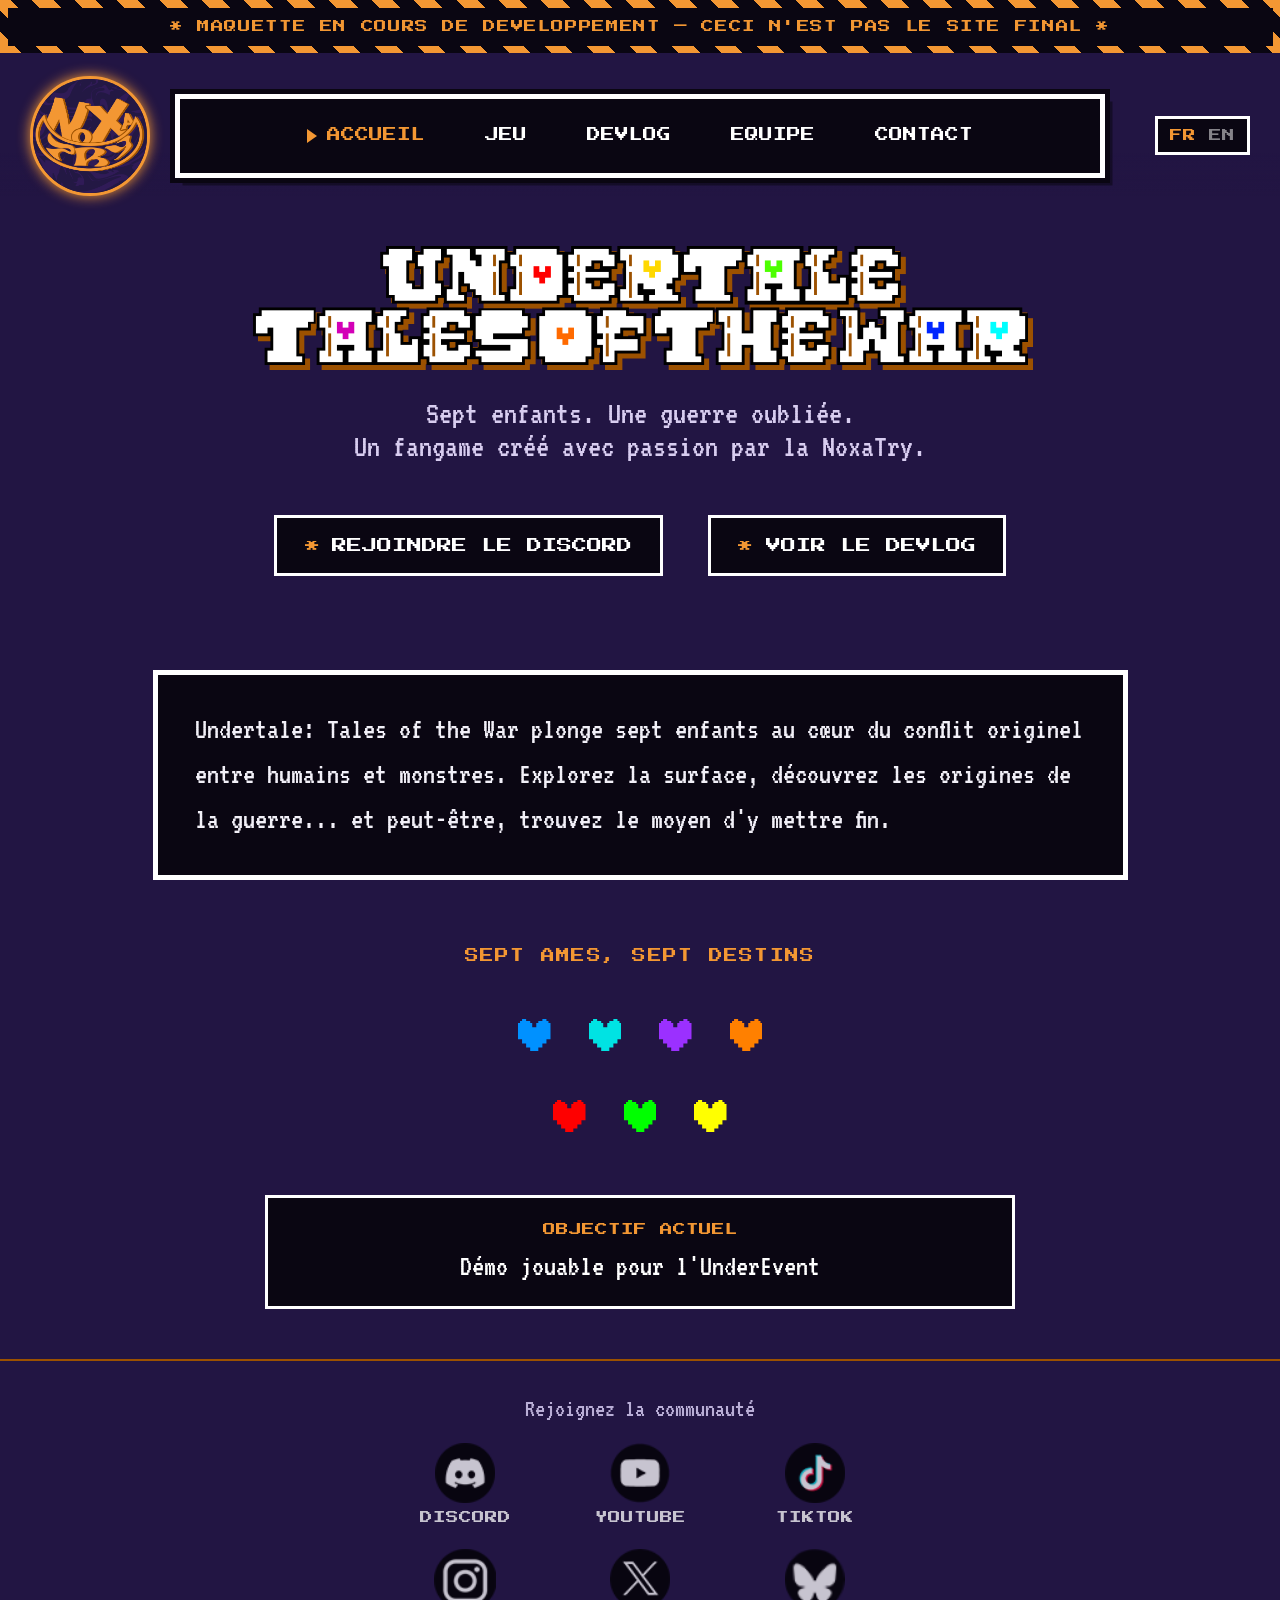
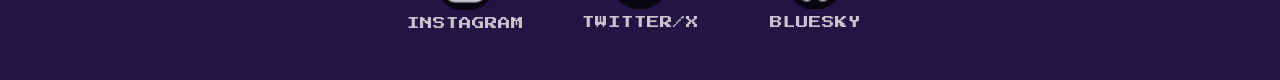
==== commit cc27646b: "big update -ombre floue derriere le logo, -fix du undertale logo -modif de mise en page des coeur , " ====
--- a/index.html
+++ b/index.html
@@ -7,6 +7,8 @@
 <link rel="preconnect" href="https://fonts.googleapis.com">
 <link href="https://fonts.googleapis.com/css2?family=Press+Start+2P&family=VT323&display=swap" rel="stylesheet">
 <link rel="stylesheet" href="assets/css/style.css">
+<link rel="icon" type="image/png" href="assets\images\NoxaTry_logo.png">
+
 </head>
 <body>
 
@@ -82,6 +84,9 @@
         <a class="soul-link" href="personnages/nobody-yet.html"><span class="soul-name">???</span><div class="soul ">  <svg xmlns="http://www.w3.org/2000/svg" viewBox="0 0 16 16">
           <path fill="#ff8000" d="M2 0h2v1h2v1h1v2h2v-2h1v-1h2v-1h2v1h1v1h1v8h-2v2h-2v2h-2v2h-4v-2h-2v-2h-2v-2h-2v-8h1v-1h1v-1z"/>
           </svg></div></a>
+      </div>
+    </div><div class="souls-wrap">
+      <div class="chip-row souls-row">
         <a class="soul-link" href="personnages/nobody-yet.html"><span class="soul-name">???</span><div class="soul ">  <svg xmlns="http://www.w3.org/2000/svg" viewBox="0 0 16 16">
           <path fill="#fe0000" d="M2 0h2v1h2v1h1v2h2v-2h1v-1h2v-1h2v1h1v1h1v8h-2v2h-2v2h-2v2h-4v-2h-2v-2h-2v-2h-2v-8h1v-1h1v-1z"/>
           </svg></div></a>
@@ -124,18 +129,35 @@
        (antislash) au lieu de "/", elles ne s'affichent donc pas sur
        GitHub Pages. Pas touché ici (hors scope de ce nettoyage CSS),
        voir le récap projet pour le détail. -->
-  <footer>
-    <span class="i18n-fr">Rejoignez la communauté</span><span class="i18n-en">Join the community</span>
-    <div class="socials">
-      <a href="https://discord.gg/Md4gQpdwG6" target="_blank" rel="noopener noreferrer"><img src="assets\images\discord-icon.png">DISCORD</a>
-      <a href="https://www.youtube.com/@NoxaTry" target="_blank" rel="noopener noreferrer"><img src="assets\images\youtube-icon.png">YOUTUBE</a>
-      <a href="https://www.tiktok.com/@noxatrytalesofthewar" target="_blank" rel="noopener noreferrer"><img src="assets\images\tiktok-icon.png">TIKTOK</a>
-      <a href="https://www.instagram.com/noxatry/" target="_blank" rel="noopener noreferrer"><img src="assets\images\instagram-icon.png">INSTAGRAM</a>
-      <a href="https://x.com/NoxaTryTOTW" target="_blank" rel="noopener noreferrer"><img src="assets\images\twitter-icon.png">Twitter/X</a>
-      <a href="https://bsky.app/profile/noxatrytotw.bsky.social" target="_blank" rel="noopener noreferrer"><img src="assets\images\bluesky-icon.png">BLUESKY</a>
-    </div>
-  </footer>
-
+       <footer>
+         <span class="i18n-fr">Rejoignez la communauté</span><span class="i18n-en">Join the community</span>
+         <div class="socialblock">
+           <a href="https://discord.gg/Md4gQpdwG6" target="_blank" rel="noopener noreferrer">
+             <img class="socialfooter" src="assets/images/discord-icon.png">
+             <p>DISCORD</p>
+           </a>
+           <a href="https://www.youtube.com/@NoxaTry" target="_blank" rel="noopener noreferrer">
+             <img class="socialfooter" src="assets/images/youtube-icon.png">
+             <p>YOUTUBE</p>
+           </a>
+           <a href="https://www.tiktok.com/@noxatrytalesofthewar" target="_blank" rel="noopener noreferrer">
+             <img class="socialfooter" src="assets/images/tiktok-icon.png">
+             <p>TIKTOK</p>
+           </a>
+           <a href="https://www.instagram.com/noxatry/" target="_blank" rel="noopener noreferrer">
+             <img class="socialfooter" src="assets/images/instagram-icon.png">
+             <p>INSTAGRAM</p>
+           </a>
+           <a href="https://x.com/NoxaTryTOTW" target="_blank" rel="noopener noreferrer">
+             <img class="socialfooter" src="assets/images/twitter-icon.png">
+             <p>TWITTER/X</p>
+           </a>
+           <a href="https://bsky.app/profile/noxatrytotw.bsky.social" target="_blank" rel="noopener noreferrer">
+             <img class="socialfooter" src="assets/images/bluesky-icon.png">
+             <p>BLUESKY</p>
+           </a>
+         </div>
+       </footer>
   <!-- ===== SCRIPT : MENU MOBILE ===== -->
   <script src="assets/js/i18n.js"></script>
   <script>
--- a/assets/css/style.css
+++ b/assets/css/style.css
@@ -20,7 +20,11 @@
   background-color:#221543;
   font-family:var(--font-text);
   color:var(--white);
-  min-height:100vh; }
+  min-height:100vh;
+}
+p{
+  margin:5px;
+}
 
 /* Rendu pensé pour un zoom navigateur à 125% sur desktop/tablette.
    Le mobile (sous 641px) garde son échelle 100% déjà pensée pour petit écran. */
@@ -36,6 +40,7 @@
 
 /* Boîte "dialogue" : accueil, fiches perso, jeu, devlog */
 .text-box{
+  margin: 15px;
   background: var(--black);
   border: 4px solid var(--white);
   padding: 26px 30px;
@@ -44,7 +49,7 @@
   color: var(--text-body);
 }
 .text-box p + p{
-  margin-top: 14px;
+  margin: 15px;
 }
 
 /* Titre pixel centré en haut de page (Jeu / Devlog / Contact / Équipe) */
@@ -157,6 +162,9 @@
   background: var(--deep);
   flex-shrink: 0;
   box-shadow: 10 10 10 4px var(--orange);
+}
+img.site-logo{
+  box-shadow: 0px 0px 10px 0px rgb(243, 151, 51);
 }
 .nav-logo-compare{ width: 40px;
   height: 40px;
@@ -300,7 +308,7 @@
 /* ===== HERO (accueil) ===== */
 .hero{
   text-align: center;
-  padding: 70px 24px 40px; }
+  padding: 40px 24px 30px; }
 .title-logo{
   max-width: 620px;
   width: 100%;
@@ -324,6 +332,7 @@
   display: flex;
   align-items: center;
   gap: 10px;
+  margin: 10px
 }
 .cta:before{
   content: "*";
@@ -352,7 +361,7 @@
 
 /* ===== BOÎTE DE DIALOGUE narrative (accueil) ===== */
 .story-wrap{
-  padding: 20px 24px 60px;
+  padding: 20px 24px 30px;
   display: flex;
   justify-content: center;
 }
@@ -371,7 +380,7 @@
 
 /* ===== TEASER DES AMES (accueil) ===== */
 .souls-wrap{
-  padding: 10px 24px 60px;
+  padding: 10px 24px 10px;
   text-align: center; }
 .souls-label{
   font-family: var(--font-pixel);
@@ -397,7 +406,8 @@
 }
 .soul-link:hover .soul, .soul-link:focus .soul{
   transform: scale(1.25);
-  box-shadow: 0 0 0 4px rgba(255,255,255,0.12); }
+  box-shadow: 0 0 0 4px rgba(255,255,255,0.12);
+}
 .soul-name{
   font-family: var(--font-pixel);
   font-size: 9px;
@@ -418,29 +428,75 @@
 .soul.bravery{ background: #ff8000; }
 
 /* ===== ENCADRÉ OBJECTIF (accueil) ===== */
-.stat-wrap{ display: flex; justify-content: center; padding: 0 24px 60px; }
-.stat-box{ padding: 20px 26px; max-width: 600px; width: 100%; text-align: center; }
-.stat-box .label{ font-family: var(--font-pixel); font-size: 10px; color: var(--orange); margin-bottom: 12px; }
-.stat-box .value{ font-size: 24px; color: var(--white); }
+.stat-wrap{
+  display:flex;
+  justify-content:center;
+  padding: 20 24px 60px;
+}
+.stat-box{
+  margin: 40px;
+  padding: 20px 20px;
+  max-width: 600px;
+  width: 100%;
+  text-align: center;
+}
+.stat-box .label{
+  font-family: var(--font-pixel);
+  font-size: 10px;
+  color: var(--orange);
+  margin-bottom: 12px;
+}
+.stat-box .value{
+  font-size: 24px;
+  color: var(--white);
+}
 
 /* ===== FOOTER social (toutes les pages) ===== */
-footer{ border-top: 2px solid var(--brown); padding: 28px 24px 40px; text-align: center; font-size: 20px; color: var(--text-muted); }
-/* NOTE : il manque un point-virgule après "center" ci-dessous (déclaration
-   invalide). Laissé tel quel pour ne pas changer le rendu actuel du site. */
-.socials{
-  vertical-align: center
-  display: flex;
-  justify-content: center;
-  gap: 18px;
-  margin-top: 14px;
+footer {
+  border-top: 2px solid var(--brown);
+  padding: 28px 24px 40px;
+  vertical-align: bottom;
+  text-align: center;
+  font-size: 20px;
+  color: var(--text-muted);
+}
+.socialfooter:hover {
+  border-radius: 50%;
+  box-shadow: 0px 0px 10px 0px rgb(243, 151, 51);
+}
+.socialblock {
+  display: grid;
+  grid-template-columns: repeat(3, 1fr); /* 3 colonnes de taille égale */
+  gap: 20px;
+  max-width: 400px; /* Ajustez selon la largeur souhaitée pour votre footer */
+  margin: 18px auto 0 auto; /* Centre la grille dans le footer */
+}
+
+.socialblock a {
+  display: flex;
+  flex-direction: column;
+  align-items: center;
+  color: var(--white);
+  text-decoration: none;
+  opacity: 0.75;
   font-family: var(--font-pixel);
   font-size: 10px;
 }
-.socials a{ color: var(--white); text-decoration: none; opacity: 0.75; }
-.socials a:hover{ color: var(--orange); opacity: 1; }
+
+.socialblock a:hover {
+  color: var(--orange);
+  opacity: 1;
+}
+
+.socialblock a p {
+  margin: 6px 0 0 0;
+}
 
 /* ===== PAGE PERSONNAGE ===== */
-.char-hero{ max-width: 820px; margin: 0 auto; padding: 50px 24px 80px; }
+.char-hero{
+  max-width: 820px;
+  margin: 0 auto;
+  padding: 50px 24px 80px; }
 .back-link{
   display: inline-flex;
   align-items: center;
@@ -453,7 +509,12 @@
   opacity: 0.7;
 }
 .back-link:hover{ opacity: 1; color: var(--orange); }
-.char-top{ display: flex; gap: 30px; align-items: flex-start; margin-bottom: 34px; flex-wrap: wrap; }
+.char-top{
+  display: flex;
+  gap: 30px;
+  align-items: flex-start;
+  margin-bottom: 34px;
+  flex-wrap: wrap; }
 .char-portrait{
   width: 130px;
   height: 130px;
@@ -515,48 +576,150 @@
 
 /* Equipe : sur mobile on revient aux cartes carrées empilées en grille */
 @media (max-width: 640px){
-  .team-grid{ display: grid; grid-template-columns: repeat(auto-fill, minmax(230px, 1fr)); gap: 22px; }
-  .team-card{ flex-direction: column; align-items: stretch; padding: 20px; gap: 10px; }
-  .team-info{ gap: 10px; }
+  .team-grid{
+    display: grid;
+    grid-template-columns: repeat(auto-fill, minmax(230px, 1fr));
+    gap: 22px;
+  }
+  .team-card{
+    flex-direction: column;
+    align-items: stretch;
+    padding: 20px;
+    gap: 10px;
+  }
+  .team-info{
+    gap: 10px;
+  }
 }
 
 /* ===== PAGE JEU ===== */
-.jeu-hero{ max-width: 900px; margin: 0 auto; padding: 50px 24px 80px; }
-.jeu-block{ margin-bottom: 30px; }
-.jeu-block h3{ font-family: var(--font-pixel); font-size: 14px; color: var(--orange); margin-bottom: 16px; }
-.feature-grid{ display: grid; grid-template-columns: repeat(auto-fill, minmax(240px, 1fr)); gap: 18px; margin-bottom: 30px; }
-.feature-card{ padding: 18px 20px; }
-.feature-card h4{ font-family: var(--font-pixel); font-size: 11px; color: var(--orange); margin-bottom: 10px; }
-.feature-card p{ font-size: 20px; color: var(--text-soft); line-height: 1.4; }
-.media-grid{ display: grid; grid-template-columns: repeat(auto-fill, minmax(200px, 1fr)); gap: 14px; }
-.media-slot{ aspect-ratio: 16/9; font-size: 9px; padding: 10px; }
+.jeu-hero{
+  max-width: 900px;
+  margin: 0 auto;
+  padding: 40px 24px 40px;
+}
+.jeu-block{
+  margin-bottom: 30px; }
+.jeu-block h3{
+  font-family: var(--font-pixel);
+  font-size: 14px;
+  color: var(--orange);
+  margin-bottom: 16px;
+}
+.feature-grid{
+  display: grid;
+  grid-template-columns: repeat(auto-fill, minmax(240px, 1fr));
+  gap: 18px;
+  margin-bottom: 30px;
+}
+.feature-card{
+  padding: 18px 20px;
+}
+.feature-card h4{
+  font-family: var(--font-pixel);
+  font-size: 11px;
+  color: var(--orange);
+  margin-bottom: 10px;
+}
+.feature-card p{
+  font-size: 20px;
+  color: var(--text-soft);
+  line-height: 1.4;
+}
+.media-grid{
+  display: grid;
+  grid-template-columns: repeat(auto-fill, minmax(200px, 1fr));
+  gap: 14px;
+}
+.media-slot{ aspect-ratio: 16/9;
+  font-size: 9px;
+  padding: 10px;
+}
 
 /* ===== PAGE DEVLOG ===== */
-.devlog-hero{ max-width: 820px; margin: 0 auto; padding: 50px 24px 80px; }
-.devlog-entry{ padding: 24px 28px; margin-bottom: 24px; }
-.devlog-date{ font-family: var(--font-pixel); font-size: 10px; color: var(--orange); margin-bottom: 10px; }
-.devlog-title{ font-family: var(--font-pixel); font-size: 15px; color: var(--white); margin-bottom: 14px; }
-.devlog-entry p{ font-size: 22px; }
-.devlog-empty{ text-align: center; font-size: 22px; color: var(--text-muted); border: 2px dashed var(--dashed); padding: 40px 24px; }
+.devlog-hero{
+  max-width: 820px;
+  margin: 0 auto;
+  padding: 50px 24px 80px;
+}
+.devlog-entry{
+  padding: 24px 28px;
+  margin-bottom: 24px;
+}
+.devlog-date{
+  font-family: var(--font-pixel);
+  font-size: 10px;
+  color: var(--orange);
+  margin-bottom: 10px;
+}
+.devlog-title{
+  font-family: var(--font-pixel);
+  font-size: 15px;
+  color: var(--white);
+  margin-bottom: 14px;
+}
+.devlog-entry p{
+  font-size: 22px;
+}
+.devlog-empty{
+  text-align: center;
+  font-size: 22px;
+  color: var(--text-muted);
+  border: 2px dashed var(--dashed);
+  padding: 40px 24px;
+}
 
 /* ===== PAGE CONTACT ===== */
-.contact-hero{ max-width: 720px; margin: 0 auto; padding: 50px 24px 80px; text-align: center; }
-.contact-lead{ margin-bottom: 40px; }
+.contact-hero{ max-width: 720px;
+  margin: 0 auto;
+  padding: 50px 24px 80px;
+  text-align: center;
+}
+.contact-lead{
+  margin-bottom: 40px;
+}
 /* .contact-discord n'est qu'un habillage de mise en page : couleurs/bordure/
    police viennent de .cta (+ .primary/.lg posés dans le HTML). En inline
    (au lieu du flex par défaut de .cta) pour rester centré par .contact-hero. */
-.contact-discord{ display: inline-flex; margin-bottom: 40px; }
-.contact-grid{ display: grid; grid-template-columns: repeat(auto-fit, minmax(160px, 1fr)); gap: 14px; margin-bottom: 40px; }
-.contact-item{ padding: 18px; text-decoration: none; color: var(--white); font-family: var(--font-pixel); font-size: 11px; }
-.contact-item:hover{ border-color: var(--orange); color: var(--orange); }
-.contact-email{ font-size: 22px; color: var(--text-muted); }
-.contact-email a{ color: var(--orange); text-decoration: none; }
-.contact-email a:hover{ color: var(--white); }
+.contact-discord{
+  display: inline-flex;
+  margin-bottom: 40px; }
+.contact-grid{ display: grid;
+  grid-template-columns: repeat(auto-fit, minmax(160px, 1fr));
+  gap: 14px;
+  margin-bottom: 40px;
+}
+.contact-item{
+  padding: 18px;
+  text-decoration: none;
+  color: var(--white);
+  font-family: var(--font-pixel);
+  font-size: 11px;
+}
+.contact-item:hover{
+  border-color: var(--orange);
+  color: var(--orange);
+}
+.contact-email{
+  font-size: 22px;
+  color: var(--text-muted);
+}
+.contact-email a{
+  color: var(--orange);
+  text-decoration: none;
+}
+.contact-email a:hover{
+  color: var(--white);
+}
 
 /* ===== SYSTEME FR/EN ===== */
 .i18n-en{ display: none; }
-body.lang-en .i18n-fr{ display: none; }
-body.lang-en .i18n-en{ display: revert; }
+body.lang-en .i18n-fr{
+  display: none;
+}
+body.lang-en .i18n-en{
+  display: revert;
+}
 
 /* ===== BANDEROLE WIP ===== */
 .wip-banner{
@@ -610,9 +773,10 @@
   100%{
     filter: drop-shadow(4px 4px 0 var(--brown));}
   }
+
   opacité-in{
 
   }
-  @@keyframes opacité-in {
-
-  }
+  @keyframes opacité-in {
+
+  }
